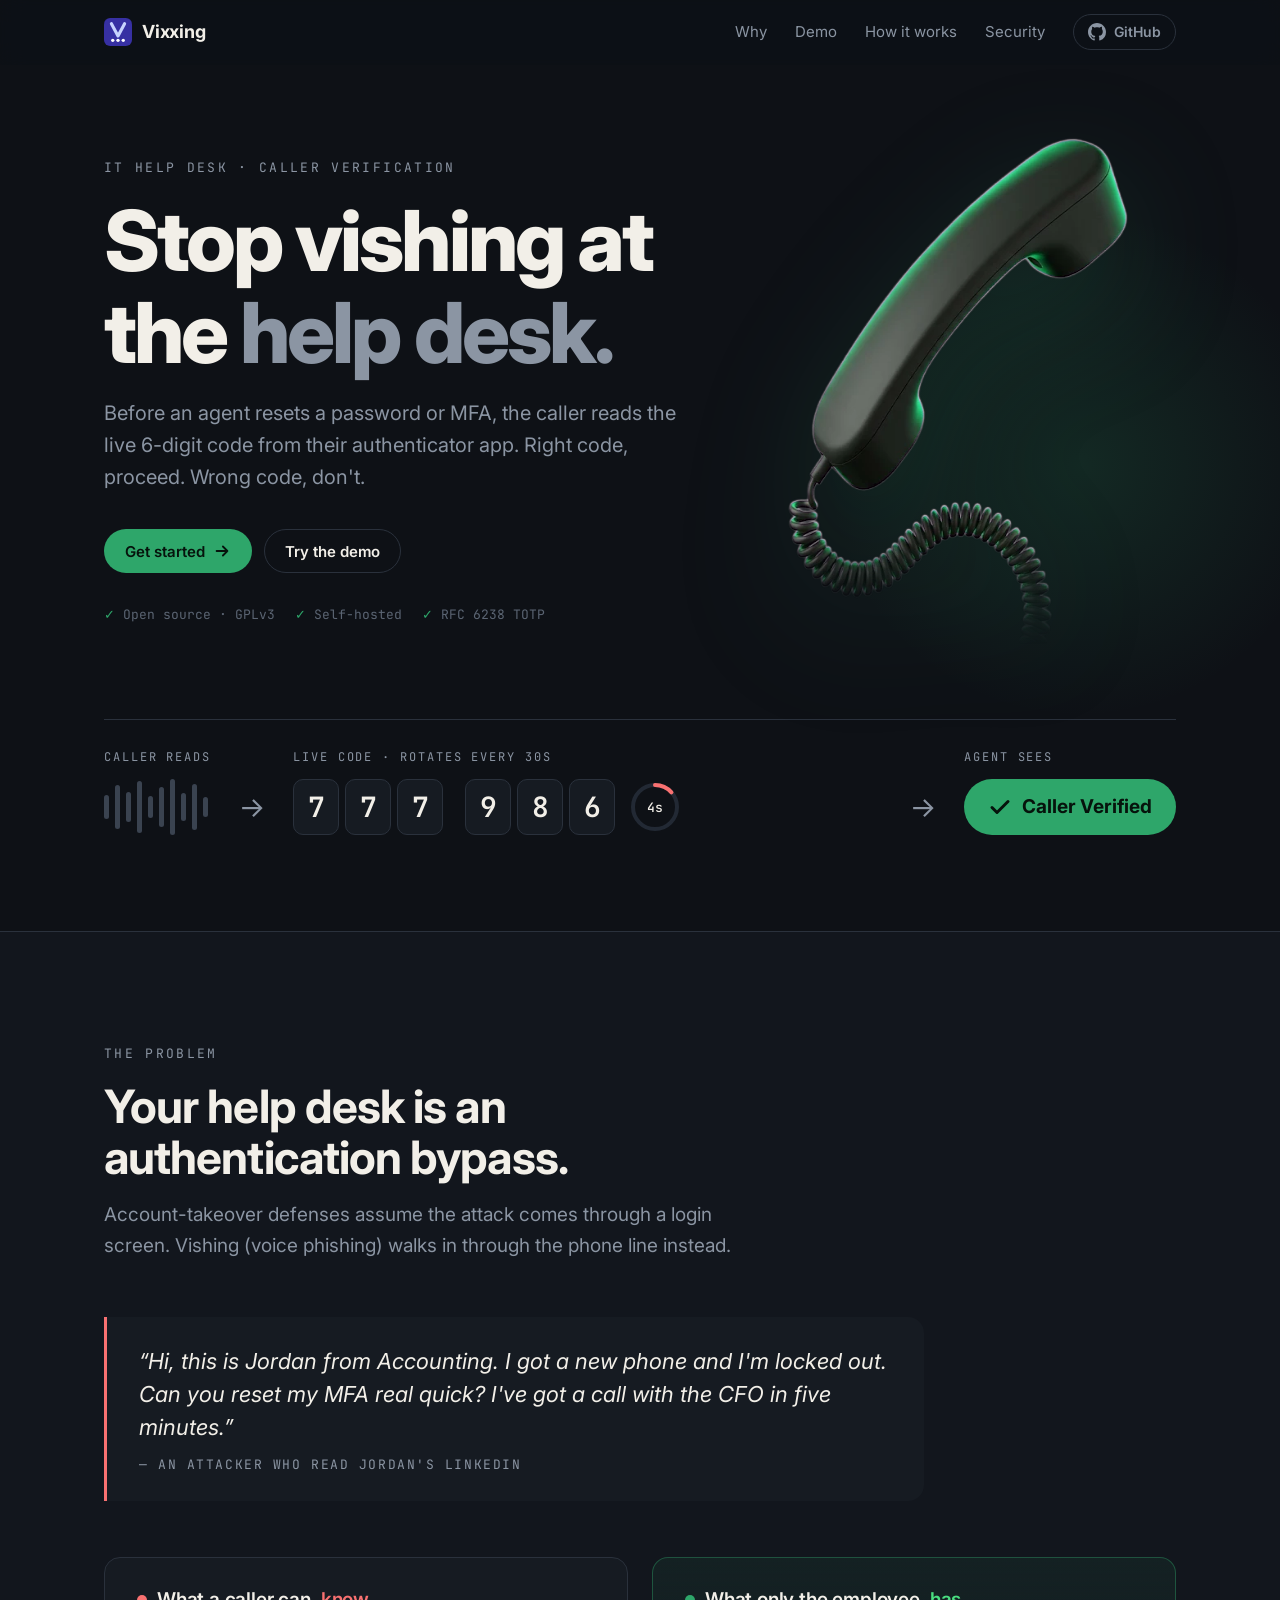
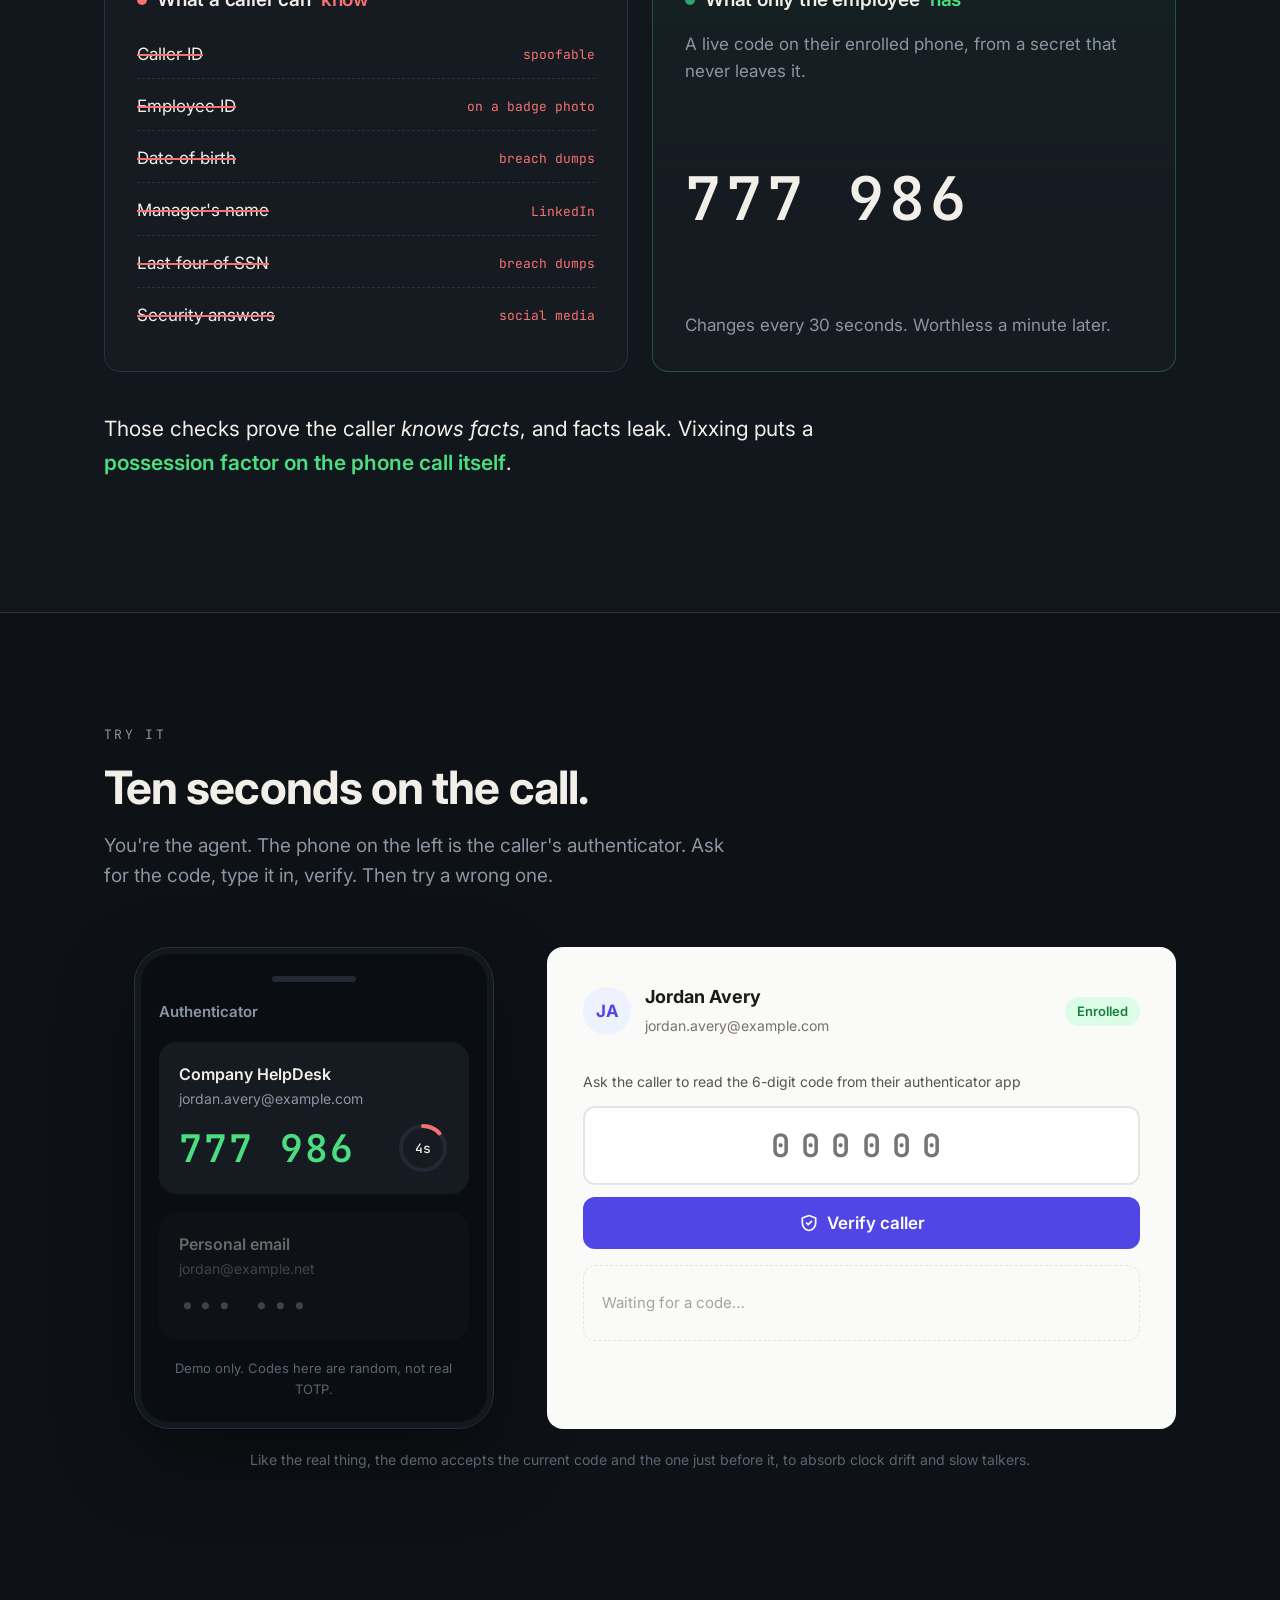
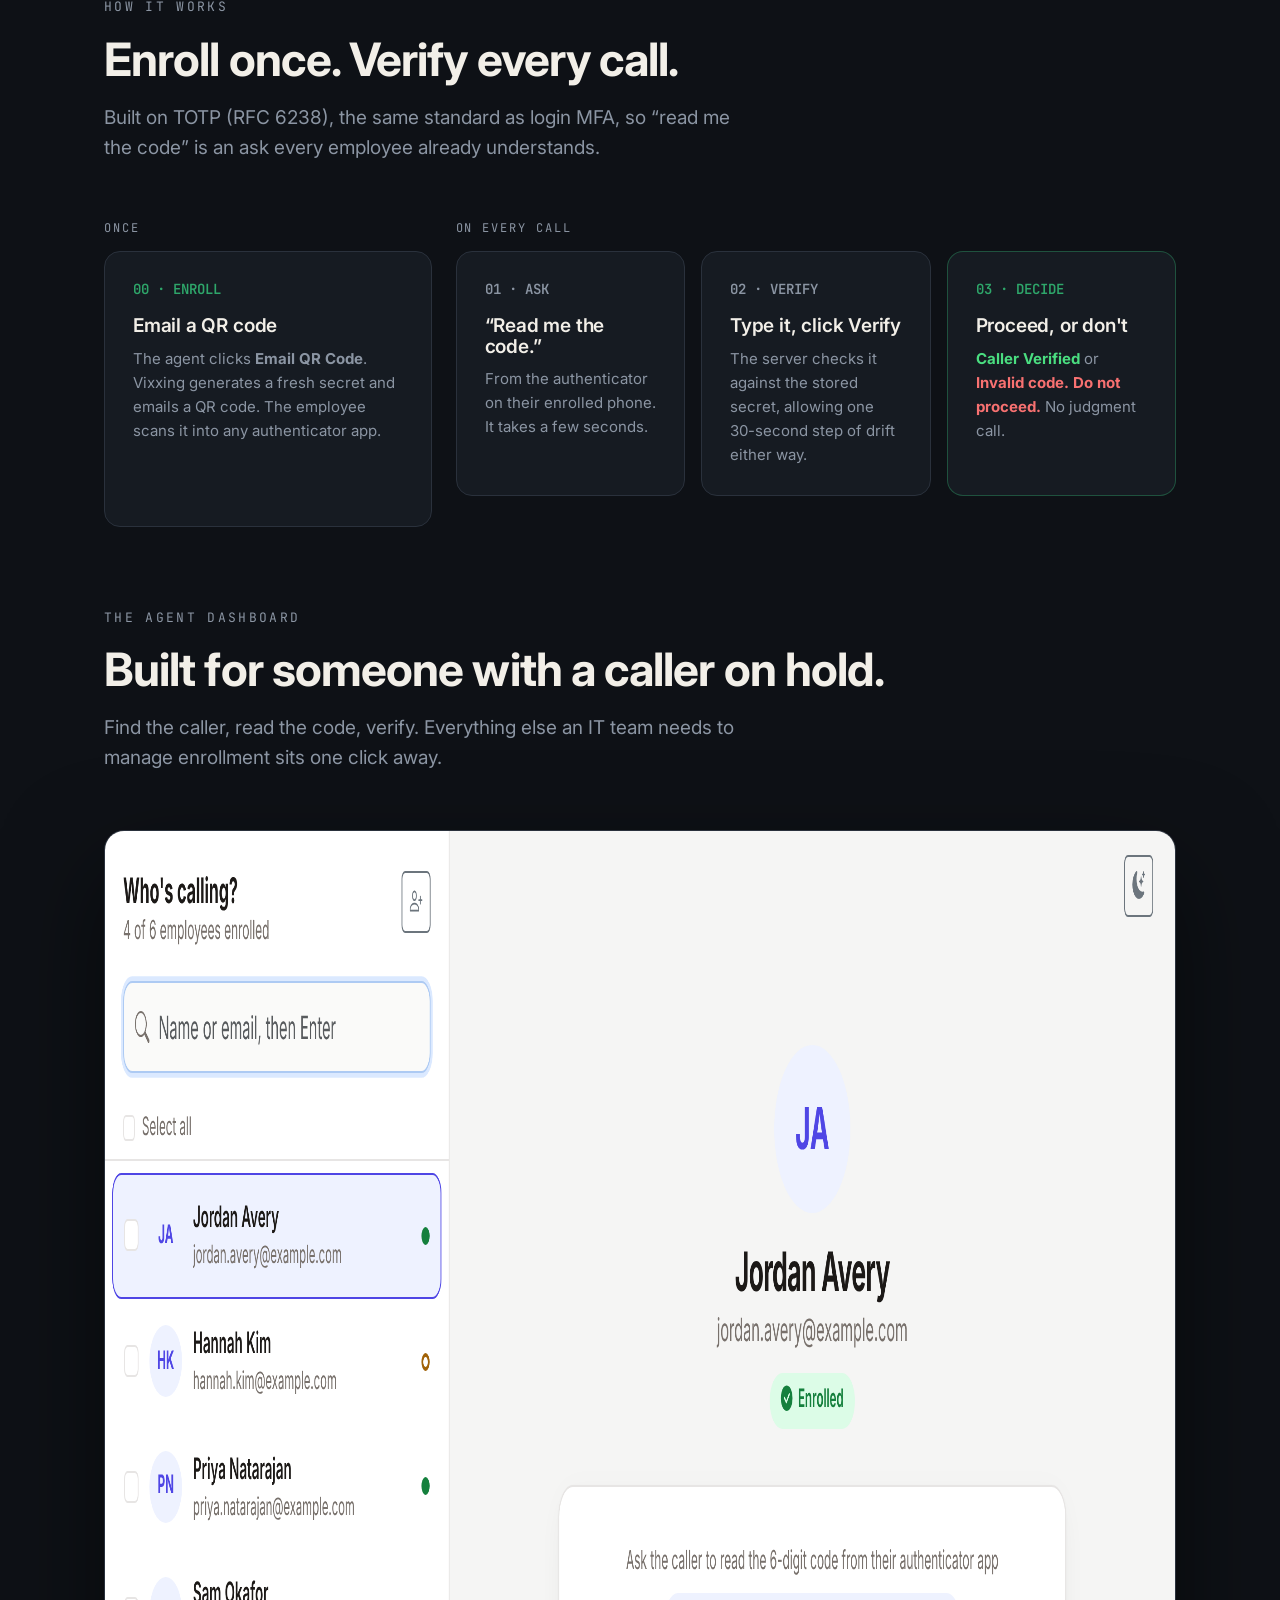
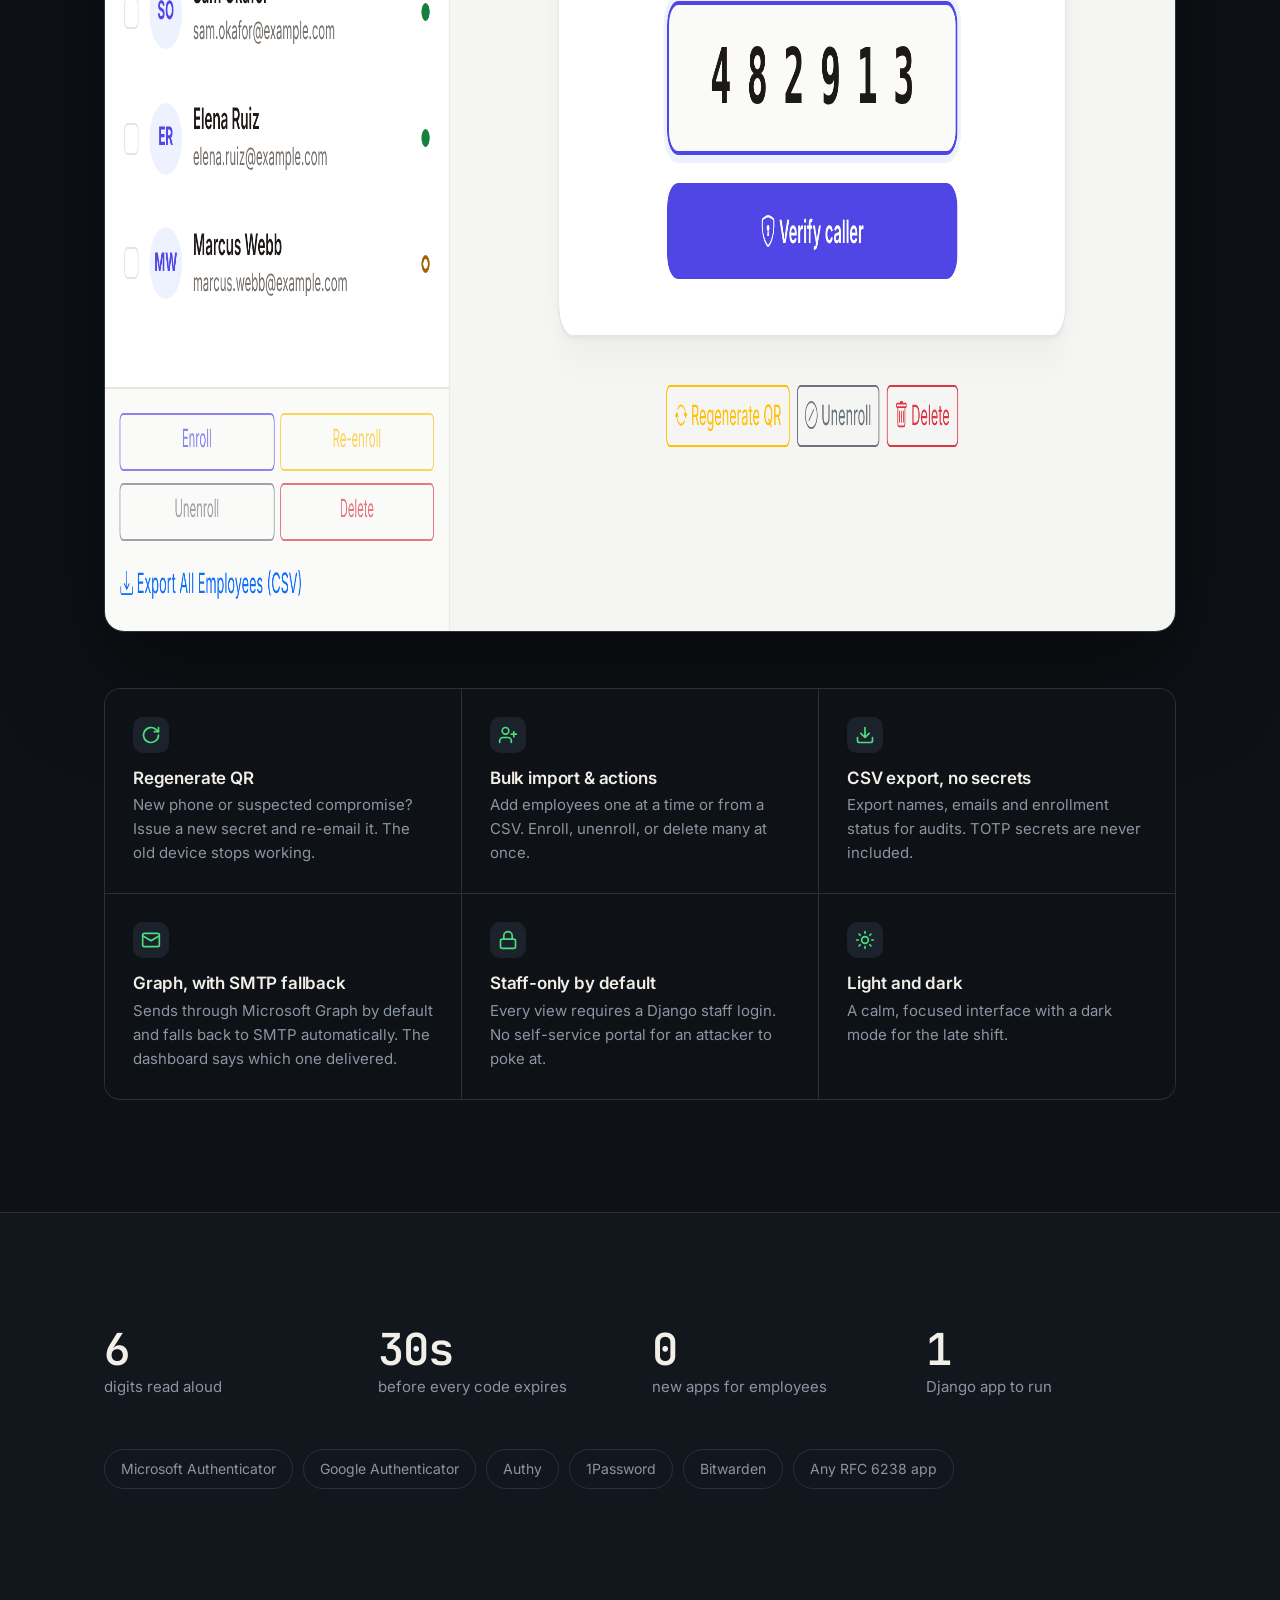
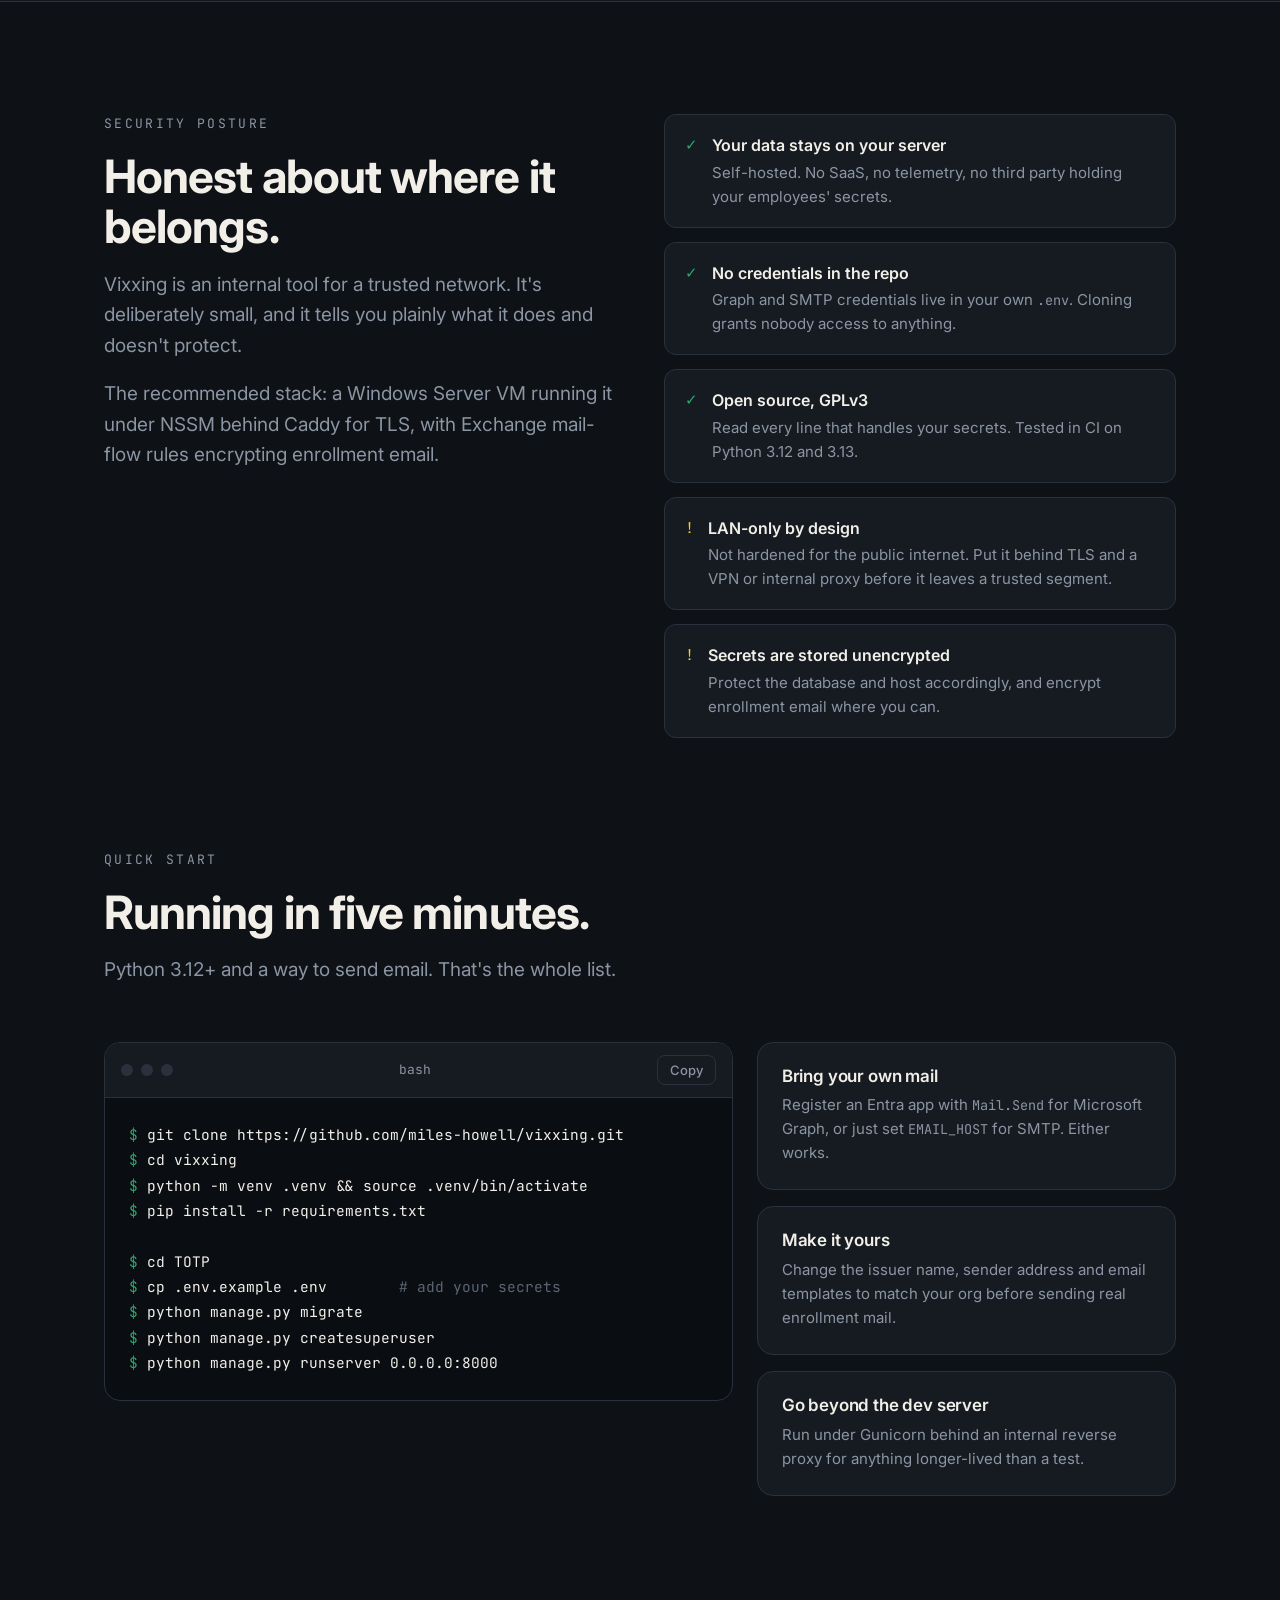
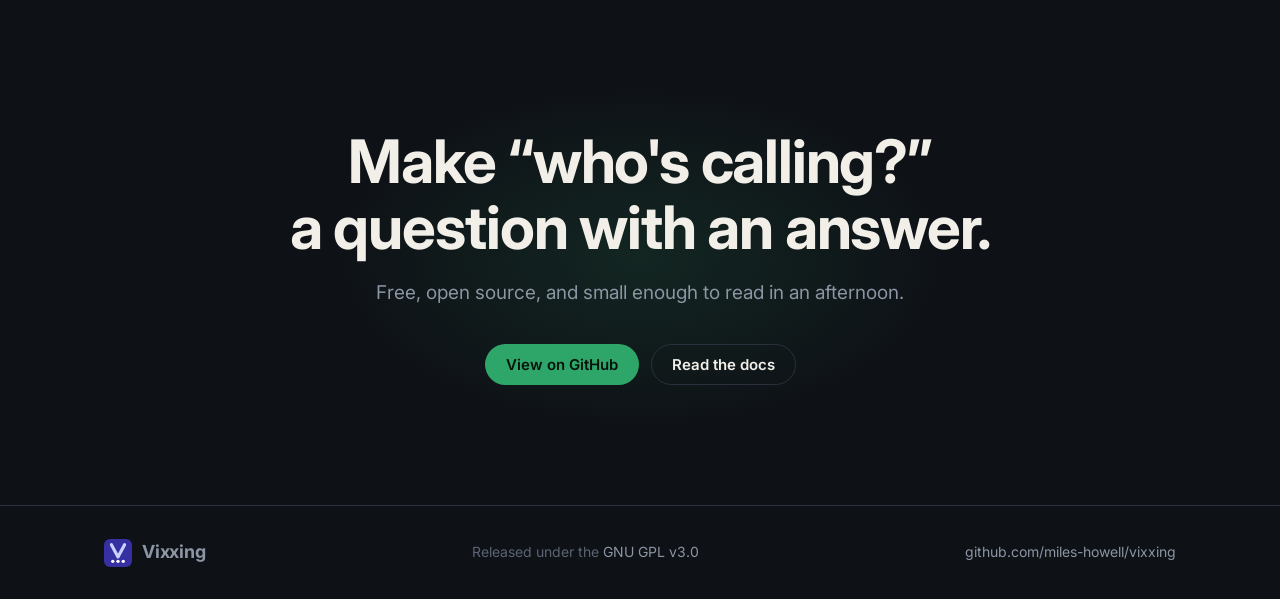
==== docs/index.html @ c03944db "Add GitHub Pages marketing site under docs/ Single static page (no build step) matching the README's" ====
<!doctype html>
<html lang="en">
<head>
  <meta charset="utf-8">
  <meta name="viewport" content="width=device-width, initial-scale=1">
  <title>Vixxing — Stop vishing at the help desk</title>
  <meta name="description" content="Vixxing is a self-hosted caller-verification tool for IT help desks. Before any password or MFA reset, the caller reads a live 6-digit code from their authenticator app.">
  <meta property="og:title" content="Vixxing — Stop vishing at the help desk">
  <meta property="og:description" content="The caller reads a live code before any reset happens. Open-source, self-hosted TOTP verification for IT help desks.">
  <meta property="og:type" content="website">
  <meta name="theme-color" content="#0E1116">
  <link rel="icon" href="assets/favicon.svg" type="image/svg+xml">
  <link rel="apple-touch-icon" href="assets/apple-touch-icon.png">
  <link rel="preconnect" href="https://fonts.googleapis.com">
  <link rel="preconnect" href="https://fonts.gstatic.com" crossorigin>
  <link href="https://fonts.googleapis.com/css2?family=Inter:wght@400;500;600;700;800&family=JetBrains+Mono:wght@400;500;600&display=swap" rel="stylesheet">
  <style>
    :root {
      --bg: #0E1116;
      --bg-2: #12161D;
      --surface: #161B22;
      --surface-2: #1C222B;
      --border: #2A313C;
      --text: #F2EFE8;
      --muted: #8B95A3;
      --faint: #5B6573;
      --ok: #2EA66A;
      --ok-bright: #4ADE80;
      --ok-soft: rgba(46, 166, 106, 0.14);
      --bad: #F87171;
      --bad-soft: rgba(248, 113, 113, 0.12);
      --accent: #818CF8;
      --radius: 16px;
      --mono: "JetBrains Mono", ui-monospace, SFMono-Regular, Menlo, monospace;
      --sans: Inter, -apple-system, BlinkMacSystemFont, "Segoe UI", sans-serif;
      --wrap: 1120px;
    }
    *, *::before, *::after { box-sizing: border-box; }
    html { scroll-behavior: smooth; }
    body {
      margin: 0;
      background: var(--bg);
      color: var(--text);
      font-family: var(--sans);
      font-size: 17px;
      line-height: 1.6;
      -webkit-font-smoothing: antialiased;
    }
    a { color: inherit; }
    img { max-width: 100%; display: block; }
    code { font-family: var(--mono); font-size: 0.9em; }
    .wrap { max-width: var(--wrap); margin: 0 auto; padding: 0 24px; }
    .eyebrow {
      font-family: var(--mono);
      font-size: 13px;
      letter-spacing: 0.18em;
      text-transform: uppercase;
      color: var(--muted);
      margin: 0 0 16px;
    }
    h1, h2, h3 { margin: 0; line-height: 1.1; letter-spacing: -0.02em; }
    h2 { font-size: clamp(30px, 4.4vw, 46px); font-weight: 700; }
    h3 { font-size: 19px; font-weight: 600; letter-spacing: -0.01em; }
    .lede { color: var(--muted); font-size: 19px; max-width: 640px; margin: 18px 0 0; }
    section { padding: 112px 0; }
    .section-head { margin-bottom: 56px; }

    /* Nav */
    .nav {
      position: sticky; top: 0; z-index: 10;
      background: rgba(14, 17, 22, 0.78);
      backdrop-filter: saturate(140%) blur(12px);
      -webkit-backdrop-filter: saturate(140%) blur(12px);
      border-bottom: 1px solid transparent;
      transition: border-color .2s;
    }
    .nav.scrolled { border-bottom-color: var(--border); }
    .nav .wrap { display: flex; align-items: center; justify-content: space-between; height: 64px; }
    .brand { display: flex; align-items: center; gap: 10px; text-decoration: none; font-weight: 700; font-size: 18px; letter-spacing: -0.01em; }
    .brand img { width: 28px; height: 28px; }
    .nav-links { display: flex; align-items: center; gap: 28px; font-size: 15px; }
    .nav-links a { text-decoration: none; color: var(--muted); transition: color .15s; }
    .nav-links a:hover { color: var(--text); }

    .btn {
      display: inline-flex; align-items: center; gap: 8px;
      padding: 12px 20px; border-radius: 999px;
      font: 600 15px/1 var(--sans);
      text-decoration: none; border: 1px solid transparent; cursor: pointer;
      transition: transform .15s, background .15s, border-color .15s;
    }
    .btn:hover { transform: translateY(-1px); }
    .btn-primary { background: var(--ok); color: #06130C; }
    .btn-primary:hover { background: #35b874; }
    .btn-ghost { border-color: var(--border); color: var(--text); background: transparent; }
    .btn-ghost:hover { border-color: var(--muted); }
    .btn-sm { padding: 8px 14px; font-size: 14px; }
    .btn svg { width: 18px; height: 18px; }

    /* Hero */
    .hero { padding: 72px 0 96px; position: relative; overflow: hidden; }
    .hero::before {
      content: ""; position: absolute; top: 40px; right: -160px; width: 720px; height: 720px;
      background: radial-gradient(closest-side, rgba(46,166,106,0.16), transparent 70%);
      pointer-events: none;
    }
    .hero-grid { display: grid; grid-template-columns: 1.15fr 0.85fr; gap: 48px; align-items: center; position: relative; }
    .hero h1 { font-size: clamp(44px, 7vw, 84px); font-weight: 800; letter-spacing: -0.035em; }
    .hero h1 .soft { color: var(--muted); }
    .hero .lede { font-size: 20px; }
    .cta-row { display: flex; flex-wrap: wrap; gap: 12px; margin-top: 36px; }
    .hero-meta { display: flex; flex-wrap: wrap; gap: 8px 20px; margin-top: 32px; font-family: var(--mono); font-size: 13px; color: var(--faint); }
    .hero-meta span::before { content: "✓ "; color: var(--ok); }
    .hero-art { position: relative; display: flex; justify-content: center; }
    .hero-art img { width: min(340px, 80%); filter: drop-shadow(0 40px 60px rgba(46,166,106,0.18)); animation: float 7s ease-in-out infinite; }
    @keyframes float { 50% { transform: translateY(-12px) rotate(-1deg); } }

    /* Strip: caller reads → code → verified */
    .strip {
      margin-top: 72px; padding-top: 28px; border-top: 1px solid var(--border);
      display: grid; grid-template-columns: auto auto 1fr auto auto; gap: 28px; align-items: end;
    }
    .strip .label { font-family: var(--mono); font-size: 12px; letter-spacing: 0.16em; text-transform: uppercase; color: var(--muted); margin-bottom: 12px; }
    .wave { display: flex; gap: 6px; align-items: center; height: 56px; }
    .wave i { display: block; width: 5px; border-radius: 3px; background: #3A4350; animation: wave 1.4s ease-in-out infinite; }
    @keyframes wave { 50% { transform: scaleY(0.45); } }
    .arrow { color: var(--muted); font-size: 28px; line-height: 56px; }
    .code-row { display: flex; align-items: center; gap: 14px; }
    .digits { display: flex; gap: 6px; }
    .digits .gap { width: 10px; }
    .digit {
      width: 46px; height: 56px; display: grid; place-items: center;
      background: var(--surface); border: 1px solid var(--border); border-radius: 10px;
      font: 600 28px/1 var(--mono);
      transition: color .3s;
    }
    .digits.flip .digit { animation: flip .45s ease; }
    @keyframes flip { 0% { transform: rotateX(0); } 50% { transform: rotateX(90deg); color: transparent; } 100% { transform: rotateX(0); } }
    .ring { position: relative; width: 52px; height: 52px; flex: none; }
    .ring svg { transform: rotate(-90deg); }
    .ring span { position: absolute; inset: 0; display: grid; place-items: center; font: 500 13px var(--mono); }
    .pill-ok {
      display: inline-flex; align-items: center; gap: 10px; height: 56px; padding: 0 24px;
      background: var(--ok); color: #06130C; border-radius: 999px; font-weight: 700; font-size: 19px; white-space: nowrap;
    }
    .pill-ok svg { width: 24px; height: 24px; }

    /* Problem */
    .problem { background: var(--bg-2); border-block: 1px solid var(--border); }
    .script {
      margin: 0 0 56px; padding: 28px 32px; border-left: 3px solid var(--bad);
      background: var(--surface); border-radius: 0 var(--radius) var(--radius) 0;
      font-size: 22px; line-height: 1.5; font-style: italic; max-width: 820px;
    }
    .script cite { display: block; margin-top: 12px; font: normal 13px var(--mono); letter-spacing: .12em; text-transform: uppercase; color: var(--muted); }
    .compare { display: grid; grid-template-columns: 1fr 1fr; gap: 24px; }
    .card { background: var(--surface); border: 1px solid var(--border); border-radius: var(--radius); padding: 32px; }
    .card h3 { display: flex; align-items: center; gap: 10px; margin-bottom: 20px; }
    .dot { width: 10px; height: 10px; border-radius: 50%; flex: none; }
    .leaks { list-style: none; padding: 0; margin: 0; display: grid; gap: 4px; }
    .leaks li { display: flex; justify-content: space-between; gap: 16px; padding: 10px 0; border-bottom: 1px dashed var(--border); color: var(--muted); }
    .leaks li:last-child { border-bottom: 0; }
    .leaks li s { color: var(--text); text-decoration-color: var(--bad); text-decoration-thickness: 2px; }
    .leaks li em { font: normal 13px var(--mono); color: var(--bad); align-self: center; white-space: nowrap; }
    .has { display: flex; flex-direction: column; justify-content: space-between; border-color: rgba(46,166,106,0.4); background: linear-gradient(180deg, rgba(46,166,106,0.08), var(--surface) 60%); }
    .has p { color: var(--muted); margin: 0; }
    .has .big-code { font: 600 clamp(40px, 6vw, 60px)/1 var(--mono); letter-spacing: 0.08em; margin: 28px 0; color: var(--text); }
    .callout { margin-top: 40px; font-size: 21px; max-width: 800px; }
    .callout strong { color: var(--ok-bright); font-weight: 600; }

    /* Demo */
    .demo-grid { display: grid; grid-template-columns: 0.8fr 1.2fr; gap: 24px; align-items: stretch; }
    .demo-grid > *, .qs-grid > * { min-width: 0; }
    .phone {
      background: #0A0D11; border: 1px solid var(--border); border-radius: 36px; padding: 28px 24px;
      display: flex; flex-direction: column; gap: 18px; max-width: 360px; width: 100%; justify-self: center;
      box-shadow: 0 30px 80px rgba(0,0,0,0.4), inset 0 0 0 6px #121720;
    }
    .phone-top { display: flex; justify-content: center; }
    .phone-top i { width: 84px; height: 6px; border-radius: 3px; background: #222934; }
    .phone .app-title { font-weight: 600; font-size: 15px; color: var(--muted); }
    .account { background: var(--surface); border-radius: 18px; padding: 20px; }
    .account .who { font-size: 14px; color: var(--muted); }
    .account .who b { color: var(--text); font-weight: 600; display: block; font-size: 16px; }
    .account .row { display: flex; align-items: center; justify-content: space-between; margin-top: 12px; }
    .account .code { font: 600 38px/1 var(--mono); letter-spacing: 0.06em; color: var(--ok-bright); }
    .account.dim { opacity: 0.4; }
    .account.dim .code { color: var(--muted); font-size: 28px; }
    .phone .hint { font-size: 13px; color: var(--faint); text-align: center; margin: 0; }

    .agent { background: #FAFAF9; color: #1C1917; border-radius: var(--radius); padding: 36px; display: flex; flex-direction: column; }
    .agent .caller { display: flex; align-items: center; gap: 14px; margin-bottom: 24px; }
    .avatar { width: 48px; height: 48px; border-radius: 50%; background: #EEF2FF; color: #4F46E5; display: grid; place-items: center; font-weight: 700; }
    .agent .caller b { display: block; font-size: 18px; }
    .agent .caller span { color: #78716C; font-size: 14px; }
    .badge { margin-left: auto; background: #DCFCE7; color: #15803D; font-size: 13px; font-weight: 600; padding: 4px 12px; border-radius: 999px; }
    .agent label { font-size: 14px; color: #57534E; }
    .agent form { display: grid; gap: 12px; margin-top: 8px; }
    .agent input {
      width: 100%; padding: 16px; border: 2px solid #E7E5E4; border-radius: 12px;
      font: 600 32px/1 var(--mono); letter-spacing: 0.35em; text-align: center; color: #1C1917; background: #fff;
    }
    .agent input:focus { outline: none; border-color: #4F46E5; box-shadow: 0 0 0 4px #EEF2FF; }
    .agent button {
      padding: 16px; border: 0; border-radius: 12px; background: #4F46E5; color: #fff;
      font: 600 17px var(--sans); cursor: pointer; display: flex; gap: 8px; align-items: center; justify-content: center;
    }
    .agent button:hover { background: #4338CA; }
    .agent button svg { width: 20px; height: 20px; }
    .result { margin-top: 16px; min-height: 76px; border-radius: 12px; padding: 16px 18px; display: flex; gap: 14px; align-items: center; font-size: 15px; border: 1px dashed #E7E5E4; color: #A8A29E; }
    .result svg { width: 30px; height: 30px; flex: none; }
    .result b { display: block; font-size: 17px; }
    .result.ok { background: #DCFCE7; color: #15803D; border: 0; }
    .result.bad { background: #FEE2E2; color: #B91C1C; border: 0; }
    .result.pop { animation: pop .3s ease; }
    @keyframes pop { 0% { transform: scale(.98); opacity: .4; } 100% { transform: scale(1); opacity: 1; } }
    .demo-note { margin-top: 20px; color: var(--faint); font-size: 14px; text-align: center; }

    /* Steps */
    .steps { display: grid; grid-template-columns: 1fr 2.2fr; gap: 24px; }
    .steps .group-label { font-family: var(--mono); font-size: 12px; letter-spacing: .16em; text-transform: uppercase; color: var(--muted); margin-bottom: 12px; }
    .steps .row { display: grid; grid-template-columns: repeat(3, 1fr); gap: 16px; }
    .step { background: var(--surface); border: 1px solid var(--border); border-radius: var(--radius); padding: 28px; height: 100%; }
    .step .n { font: 600 14px var(--mono); color: var(--muted); margin-bottom: 18px; display: block; }
    .step.once .n { color: var(--ok); }
    .step h3 { margin-bottom: 10px; }
    .step p { margin: 0; color: var(--muted); font-size: 15px; }
    .step.final { border-color: rgba(46,166,106,0.4); }
    .step.final .n { color: var(--ok); }

    /* Dashboard */
    .shot {
      border-radius: 20px; overflow: hidden; border: 1px solid var(--border);
      box-shadow: 0 40px 100px rgba(0,0,0,0.5);
      background: var(--surface);
    }
    .features { display: grid; grid-template-columns: repeat(3, 1fr); gap: 1px; margin-top: 56px; background: var(--border); border: 1px solid var(--border); border-radius: var(--radius); overflow: hidden; }
    .feature { background: var(--bg); padding: 28px; }
    .feature .ic { width: 36px; height: 36px; border-radius: 10px; background: var(--surface-2); display: grid; place-items: center; margin-bottom: 16px; color: var(--ok-bright); }
    .feature .ic svg { width: 20px; height: 20px; }
    .feature h3 { font-size: 17px; margin-bottom: 6px; }
    .feature p { margin: 0; color: var(--muted); font-size: 15px; }

    /* Standards */
    .standards { background: var(--bg-2); border-block: 1px solid var(--border); }
    .stats { display: grid; grid-template-columns: repeat(4, 1fr); gap: 24px; }
    .stat b { display: block; font: 600 clamp(30px, 4vw, 44px)/1.1 var(--mono); letter-spacing: -0.02em; }
    .stat span { color: var(--muted); font-size: 15px; }
    .apps { display: flex; flex-wrap: wrap; gap: 10px; margin-top: 48px; }
    .apps span { border: 1px solid var(--border); border-radius: 999px; padding: 8px 16px; font-size: 14px; color: var(--muted); }

    /* Security */
    .posture { display: grid; grid-template-columns: 1fr 1fr; gap: 48px; align-items: start; }
    .checklist { list-style: none; margin: 0; padding: 0; display: grid; gap: 14px; }
    .checklist li { display: flex; gap: 14px; padding: 18px 20px; background: var(--surface); border: 1px solid var(--border); border-radius: 12px; font-size: 15px; color: var(--muted); }
    .checklist li b { color: var(--text); font-weight: 600; display: block; font-size: 16px; margin-bottom: 2px; }
    .checklist .mk { font-family: var(--mono); color: var(--ok); flex: none; }
    .checklist .mk.warn { color: #FACC15; }

    /* Quick start */
    .terminal { background: #0A0D11; border: 1px solid var(--border); border-radius: var(--radius); overflow: hidden; }
    .terminal-bar { display: flex; align-items: center; justify-content: space-between; padding: 12px 16px; border-bottom: 1px solid var(--border); background: var(--surface); }
    .lights { display: flex; gap: 8px; }
    .lights i { width: 12px; height: 12px; border-radius: 50%; background: #2A313C; }
    .terminal-bar .title { font: 13px var(--mono); color: var(--muted); }
    .copy { background: transparent; border: 1px solid var(--border); color: var(--muted); border-radius: 8px; padding: 6px 12px; font: 500 13px var(--sans); cursor: pointer; }
    .copy:hover { color: var(--text); border-color: var(--muted); }
    pre { margin: 0; padding: 24px; overflow-x: auto; font: 14.5px/1.75 var(--mono); color: var(--text); }
    pre .c { color: var(--faint); }
    pre .p { color: var(--ok); user-select: none; }
    .qs-grid { display: grid; grid-template-columns: 1.5fr 1fr; gap: 24px; align-items: start; }
    .qs-side { display: grid; gap: 16px; }
    .qs-side .card { padding: 24px; }
    .qs-side h3 { font-size: 17px; margin-bottom: 8px; }
    .qs-side p { margin: 0; color: var(--muted); font-size: 15px; }

    /* CTA + footer */
    .final-cta { text-align: center; padding: 120px 0; position: relative; overflow: hidden; }
    .final-cta::before { content: ""; position: absolute; left: 50%; top: 50%; width: 900px; height: 500px; transform: translate(-50%, -50%); background: radial-gradient(closest-side, rgba(46,166,106,0.14), transparent 70%); pointer-events: none; }
    .final-cta h2 { font-size: clamp(34px, 5.5vw, 60px); position: relative; }
    .final-cta .lede { margin: 18px auto 0; position: relative; }
    .final-cta .cta-row { justify-content: center; position: relative; }
    footer { border-top: 1px solid var(--border); padding: 32px 0; color: var(--faint); font-size: 14px; }
    footer .wrap { display: flex; flex-wrap: wrap; gap: 16px; justify-content: space-between; align-items: center; }
    footer a { color: var(--muted); text-decoration: none; }
    footer a:hover { color: var(--text); }

    .reveal { opacity: 0; transform: translateY(16px); transition: opacity .6s ease, transform .6s ease; }
    .reveal.in { opacity: 1; transform: none; }

    @media (prefers-reduced-motion: reduce) {
      *, *::before, *::after { animation: none !important; transition: none !important; }
      .reveal { opacity: 1; transform: none; }
    }

    @media (max-width: 960px) {
      .hero-grid, .compare, .demo-grid, .steps, .posture, .qs-grid { grid-template-columns: 1fr; }
      .hero-art { display: none; }
      .strip { grid-template-columns: 1fr; gap: 20px; }
      .strip .arrow { display: none; }
      .features { grid-template-columns: 1fr 1fr; }
      .stats { grid-template-columns: 1fr 1fr; }
      .steps .row { grid-template-columns: 1fr; }
      section { padding: 80px 0; }
    }
    @media (max-width: 640px) {
      body { font-size: 16px; }
      .wrap { padding: 0 16px; }
      .nav-links a:not(.btn) { display: none; }
      .features { grid-template-columns: 1fr; }
      .digit { width: 36px; height: 48px; font-size: 22px; }
      .digits { gap: 4px; }
      .digits .gap { width: 6px; }
      .code-row { gap: 10px; }
      .card, .agent { padding: 24px; }
      .script { font-size: 18px; padding: 22px; }
      .leaks li { flex-direction: column; gap: 0; }
      .pill-ok { font-size: 17px; }
      .agent input { font-size: 26px; letter-spacing: 0.25em; }
    }
  </style>
</head>
<body>

<nav class="nav" id="nav">
  <div class="wrap">
    <a class="brand" href="#top"><img src="assets/favicon.svg" alt="">Vixxing</a>
    <div class="nav-links">
      <a href="#problem">Why</a>
      <a href="#demo">Demo</a>
      <a href="#how">How it works</a>
      <a href="#security">Security</a>
      <a class="btn btn-ghost btn-sm" href="https://github.com/miles-howell/vixxing">
        <svg viewBox="0 0 16 16" fill="currentColor" aria-hidden="true"><path d="M8 0C3.58 0 0 3.58 0 8c0 3.54 2.29 6.53 5.47 7.59.4.07.55-.17.55-.38 0-.19-.01-.82-.01-1.49-2.01.37-2.53-.49-2.69-.94-.09-.23-.48-.94-.82-1.13-.28-.15-.68-.52-.01-.53.63-.01 1.08.58 1.23.82.72 1.21 1.87.87 2.33.66.07-.52.28-.87.51-1.07-1.78-.2-3.64-.89-3.64-3.95 0-.87.31-1.59.82-2.15-.08-.2-.36-1.02.08-2.12 0 0 .67-.21 2.2.82.64-.18 1.32-.27 2-.27.68 0 1.36.09 2 .27 1.53-1.04 2.2-.82 2.2-.82.44 1.1.16 1.92.08 2.12.51.56.82 1.27.82 2.15 0 3.07-1.87 3.75-3.65 3.95.29.25.54.73.54 1.48 0 1.07-.01 1.93-.01 2.2 0 .21.15.46.55.38A8.013 8.013 0 0016 8c0-4.42-3.58-8-8-8z"/></svg>
        GitHub
      </a>
    </div>
  </div>
</nav>

<header class="hero" id="top">
  <div class="wrap">
    <div class="hero-grid">
      <div>
        <p class="eyebrow">IT help desk · Caller verification</p>
        <h1>Stop vishing at the <span class="soft">help desk.</span></h1>
        <p class="lede">Before an agent resets a password or MFA, the caller reads the live 6-digit code from their authenticator app. Right code, proceed. Wrong code, don't.</p>
        <div class="cta-row">
          <a class="btn btn-primary" href="#quickstart">Get started
            <svg viewBox="0 0 20 20" fill="none" stroke="currentColor" stroke-width="2" stroke-linecap="round" stroke-linejoin="round" aria-hidden="true"><path d="M4 10h12M11 5l5 5-5 5"/></svg>
          </a>
          <a class="btn btn-ghost" href="#demo">Try the demo</a>
        </div>
        <div class="hero-meta">
          <span>Open source · GPLv3</span>
          <span>Self-hosted</span>
          <span>RFC 6238 TOTP</span>
        </div>
      </div>
      <div class="hero-art">
        <img src="assets/handset.png" alt="" width="415" height="510">
      </div>
    </div>

    <div class="strip" aria-label="Caller reads a live code, agent sees Caller Verified">
      <div>
        <div class="label">Caller reads</div>
        <div class="wave" aria-hidden="true">
          <i style="height:24px"></i><i style="height:44px;animation-delay:.1s"></i><i style="height:30px;animation-delay:.2s"></i><i style="height:52px;animation-delay:.3s"></i><i style="height:22px;animation-delay:.4s"></i><i style="height:40px;animation-delay:.5s"></i><i style="height:56px;animation-delay:.6s"></i><i style="height:28px;animation-delay:.7s"></i><i style="height:46px;animation-delay:.8s"></i><i style="height:20px;animation-delay:.9s"></i>
        </div>
      </div>
      <div class="arrow" aria-hidden="true">→</div>
      <div>
        <div class="label">Live code · rotates every 30s</div>
        <div class="code-row">
          <div class="digits" id="heroDigits" aria-live="off"></div>
          <div class="ring" aria-hidden="true">
            <svg viewBox="0 0 52 52" width="52" height="52">
              <circle cx="26" cy="26" r="22" fill="none" stroke="#222934" stroke-width="4"/>
              <circle id="heroRing" cx="26" cy="26" r="22" fill="none" stroke="#2EA66A" stroke-width="4" stroke-linecap="round" stroke-dasharray="138.2" stroke-dashoffset="0"/>
            </svg>
            <span id="heroSecs">30s</span>
          </div>
        </div>
      </div>
      <div class="arrow" aria-hidden="true">→</div>
      <div>
        <div class="label">Agent sees</div>
        <div class="pill-ok">
          <svg viewBox="0 0 24 24" fill="none" stroke="currentColor" stroke-width="3" stroke-linecap="round" stroke-linejoin="round" aria-hidden="true"><path d="M4 12.5l5 5L20 6.5"/></svg>
          Caller Verified
        </div>
      </div>
    </div>
  </div>
</header>

<section class="problem" id="problem">
  <div class="wrap">
    <div class="section-head reveal">
      <p class="eyebrow">The problem</p>
      <h2>Your help desk is an<br>authentication bypass.</h2>
      <p class="lede">Account-takeover defenses assume the attack comes through a login screen. Vishing (voice phishing) walks in through the phone line instead.</p>
    </div>

    <blockquote class="script reveal">
      “Hi, this is Jordan from Accounting. I got a new phone and I'm locked out. Can you reset my MFA real quick? I've got a call with the CFO in five minutes.”
      <cite>— An attacker who read Jordan's LinkedIn</cite>
    </blockquote>

    <div class="compare">
      <div class="card reveal">
        <h3><span class="dot" style="background:var(--bad)"></span>What a caller can <em style="font-style:normal;color:var(--bad)">know</em></h3>
        <ul class="leaks">
          <li><s>Caller ID</s><em>spoofable</em></li>
          <li><s>Employee ID</s><em>on a badge photo</em></li>
          <li><s>Date of birth</s><em>breach dumps</em></li>
          <li><s>Manager's name</s><em>LinkedIn</em></li>
          <li><s>Last four of SSN</s><em>breach dumps</em></li>
          <li><s>Security answers</s><em>social media</em></li>
        </ul>
      </div>
      <div class="card has reveal">
        <div>
          <h3><span class="dot" style="background:var(--ok)"></span>What only the employee <em style="font-style:normal;color:var(--ok-bright)">has</em></h3>
          <p>A live code on their enrolled phone, from a secret that never leaves it.</p>
        </div>
        <div class="big-code" id="bigCode">482 913</div>
        <p>Changes every 30 seconds. Worthless a minute later.</p>
      </div>
    </div>

    <p class="callout reveal">Those checks prove the caller <em>knows facts</em>, and facts leak. Vixxing puts a <strong>possession factor on the phone call itself</strong>.</p>
  </div>
</section>

<section id="demo">
  <div class="wrap">
    <div class="section-head reveal">
      <p class="eyebrow">Try it</p>
      <h2>Ten seconds on the call.</h2>
      <p class="lede">You're the agent. The phone on the left is the caller's authenticator. Ask for the code, type it in, verify. Then try a wrong one.</p>
    </div>

    <div class="demo-grid reveal">
      <div class="phone" aria-label="Caller's authenticator app">
        <div class="phone-top"><i></i></div>
        <div class="app-title">Authenticator</div>
        <div class="account">
          <div class="who"><b>Company HelpDesk</b>jordan.avery@example.com</div>
          <div class="row">
            <div class="code" id="phoneCode">——— ———</div>
            <div class="ring" aria-hidden="true">
              <svg viewBox="0 0 52 52" width="52" height="52">
                <circle cx="26" cy="26" r="22" fill="none" stroke="#222934" stroke-width="4"/>
                <circle id="phoneRing" cx="26" cy="26" r="22" fill="none" stroke="#2EA66A" stroke-width="4" stroke-linecap="round" stroke-dasharray="138.2" stroke-dashoffset="0"/>
              </svg>
              <span id="phoneSecs">30s</span>
            </div>
          </div>
        </div>
        <div class="account dim">
          <div class="who"><b>Personal email</b>jordan@example.net</div>
          <div class="row"><div class="code">••• •••</div></div>
        </div>
        <p class="hint">Demo only. Codes here are random, not real TOTP.</p>
      </div>

      <div class="agent">
        <div class="caller">
          <div class="avatar">JA</div>
          <div><b>Jordan Avery</b><span>jordan.avery@example.com</span></div>
          <div class="badge">Enrolled</div>
        </div>
        <form id="verifyForm" autocomplete="off">
          <label for="codeInput">Ask the caller to read the 6-digit code from their authenticator app</label>
          <input id="codeInput" inputmode="numeric" pattern="[0-9 ]*" maxlength="7" placeholder="000000" aria-describedby="result">
          <button type="submit">
            <svg viewBox="0 0 24 24" fill="none" stroke="currentColor" stroke-width="2" stroke-linecap="round" stroke-linejoin="round" aria-hidden="true"><path d="M12 3l8 3v6c0 4.5-3.4 8.3-8 9-4.6-.7-8-4.5-8-9V6l8-3z"/><path d="M9 12l2 2 4-4"/></svg>
            Verify caller
          </button>
        </form>
        <div class="result" id="result" role="status" aria-live="polite">Waiting for a code…</div>
      </div>
    </div>
    <p class="demo-note">Like the real thing, the demo accepts the current code and the one just before it, to absorb clock drift and slow talkers.</p>
  </div>
</section>

<section id="how" style="padding-top:0">
  <div class="wrap">
    <div class="section-head reveal">
      <p class="eyebrow">How it works</p>
      <h2>Enroll once. Verify every call.</h2>
      <p class="lede">Built on TOTP (RFC 6238), the same standard as login MFA, so “read me the code” is an ask every employee already understands.</p>
    </div>
    <div class="steps">
      <div class="reveal">
        <div class="group-label">Once</div>
        <div class="step once">
          <span class="n">00 · ENROLL</span>
          <h3>Email a QR code</h3>
          <p>The agent clicks <b>Email QR Code</b>. Vixxing generates a fresh secret and emails a QR code. The employee scans it into any authenticator app.</p>
        </div>
      </div>
      <div class="reveal">
        <div class="group-label">On every call</div>
        <div class="row">
          <div class="step">
            <span class="n">01 · ASK</span>
            <h3>“Read me the code.”</h3>
            <p>From the authenticator on their enrolled phone. It takes a few seconds.</p>
          </div>
          <div class="step">
            <span class="n">02 · VERIFY</span>
            <h3>Type it, click Verify</h3>
            <p>The server checks it against the stored secret, allowing one 30-second step of drift either way.</p>
          </div>
          <div class="step final">
            <span class="n">03 · DECIDE</span>
            <h3>Proceed, or don't</h3>
            <p><b style="color:var(--ok-bright)">Caller Verified</b> or <b style="color:var(--bad)">Invalid code. Do not proceed.</b> No judgment call.</p>
          </div>
        </div>
      </div>
    </div>
  </div>
</section>

<section style="padding-top:0" id="dashboard">
  <div class="wrap">
    <div class="section-head reveal">
      <p class="eyebrow">The agent dashboard</p>
      <h2>Built for someone with a caller on hold.</h2>
      <p class="lede">Find the caller, read the code, verify. Everything else an IT team needs to manage enrollment sits one click away.</p>
    </div>
    <div class="shot reveal">
      <img src="assets/dashboard.png" alt="The Vixxing agent dashboard: a searchable list of employees with enrollment status on the left, and the selected caller, Jordan Avery, on the right with a 6-digit code field and a Verify caller button." width="2360" height="1400" loading="lazy">
    </div>

    <div class="features reveal">
      <div class="feature">
        <div class="ic"><svg viewBox="0 0 24 24" fill="none" stroke="currentColor" stroke-width="2" stroke-linecap="round" stroke-linejoin="round"><path d="M21 12a9 9 0 1 1-3-6.7L21 8"/><path d="M21 3v5h-5"/></svg></div>
        <h3>Regenerate QR</h3>
        <p>New phone or suspected compromise? Issue a new secret and re-email it. The old device stops working.</p>
      </div>
      <div class="feature">
        <div class="ic"><svg viewBox="0 0 24 24" fill="none" stroke="currentColor" stroke-width="2" stroke-linecap="round" stroke-linejoin="round"><path d="M16 21v-2a4 4 0 0 0-4-4H6a4 4 0 0 0-4 4v2"/><circle cx="9" cy="7" r="4"/><path d="M19 8v6M22 11h-6"/></svg></div>
        <h3>Bulk import &amp; actions</h3>
        <p>Add employees one at a time or from a CSV. Enroll, unenroll, or delete many at once.</p>
      </div>
      <div class="feature">
        <div class="ic"><svg viewBox="0 0 24 24" fill="none" stroke="currentColor" stroke-width="2" stroke-linecap="round" stroke-linejoin="round"><path d="M21 15v4a2 2 0 0 1-2 2H5a2 2 0 0 1-2-2v-4"/><path d="M7 10l5 5 5-5M12 15V3"/></svg></div>
        <h3>CSV export, no secrets</h3>
        <p>Export names, emails and enrollment status for audits. TOTP secrets are never included.</p>
      </div>
      <div class="feature">
        <div class="ic"><svg viewBox="0 0 24 24" fill="none" stroke="currentColor" stroke-width="2" stroke-linecap="round" stroke-linejoin="round"><rect x="2" y="4" width="20" height="16" rx="2"/><path d="M22 7l-10 6L2 7"/></svg></div>
        <h3>Graph, with SMTP fallback</h3>
        <p>Sends through Microsoft Graph by default and falls back to SMTP automatically. The dashboard says which one delivered.</p>
      </div>
      <div class="feature">
        <div class="ic"><svg viewBox="0 0 24 24" fill="none" stroke="currentColor" stroke-width="2" stroke-linecap="round" stroke-linejoin="round"><rect x="3" y="11" width="18" height="11" rx="2"/><path d="M7 11V7a5 5 0 0 1 10 0v4"/></svg></div>
        <h3>Staff-only by default</h3>
        <p>Every view requires a Django staff login. No self-service portal for an attacker to poke at.</p>
      </div>
      <div class="feature">
        <div class="ic"><svg viewBox="0 0 24 24" fill="none" stroke="currentColor" stroke-width="2" stroke-linecap="round" stroke-linejoin="round"><circle cx="12" cy="12" r="4"/><path d="M12 2v2M12 20v2M4.9 4.9l1.4 1.4M17.7 17.7l1.4 1.4M2 12h2M20 12h2M4.9 19.1l1.4-1.4M17.7 6.3l1.4-1.4"/></svg></div>
        <h3>Light and dark</h3>
        <p>A calm, focused interface with a dark mode for the late shift.</p>
      </div>
    </div>
  </div>
</section>

<section class="standards">
  <div class="wrap">
    <div class="stats reveal">
      <div class="stat"><b>6</b><span>digits read aloud</span></div>
      <div class="stat"><b>30s</b><span>before every code expires</span></div>
      <div class="stat"><b>0</b><span>new apps for employees</span></div>
      <div class="stat"><b>1</b><span>Django app to run</span></div>
    </div>
    <div class="apps reveal" aria-label="Compatible authenticator apps">
      <span>Microsoft Authenticator</span>
      <span>Google Authenticator</span>
      <span>Authy</span>
      <span>1Password</span>
      <span>Bitwarden</span>
      <span>Any RFC 6238 app</span>
    </div>
  </div>
</section>

<section id="security">
  <div class="wrap posture">
    <div class="reveal">
      <p class="eyebrow">Security posture</p>
      <h2>Honest about where it belongs.</h2>
      <p class="lede">Vixxing is an internal tool for a trusted network. It's deliberately small, and it tells you plainly what it does and doesn't protect.</p>
      <p class="lede">The recommended stack: a Windows Server VM running it under NSSM behind Caddy for TLS, with Exchange mail-flow rules encrypting enrollment email.</p>
    </div>
    <ul class="checklist reveal">
      <li><span class="mk">✓</span><div><b>Your data stays on your server</b>Self-hosted. No SaaS, no telemetry, no third party holding your employees' secrets.</div></li>
      <li><span class="mk">✓</span><div><b>No credentials in the repo</b>Graph and SMTP credentials live in your own <code>.env</code>. Cloning grants nobody access to anything.</div></li>
      <li><span class="mk">✓</span><div><b>Open source, GPLv3</b>Read every line that handles your secrets. Tested in CI on Python 3.12 and 3.13.</div></li>
      <li><span class="mk warn">!</span><div><b>LAN-only by design</b>Not hardened for the public internet. Put it behind TLS and a VPN or internal proxy before it leaves a trusted segment.</div></li>
      <li><span class="mk warn">!</span><div><b>Secrets are stored unencrypted</b>Protect the database and host accordingly, and encrypt enrollment email where you can.</div></li>
    </ul>
  </div>
</section>

<section id="quickstart" style="padding-top:0">
  <div class="wrap">
    <div class="section-head reveal">
      <p class="eyebrow">Quick start</p>
      <h2>Running in five minutes.</h2>
      <p class="lede">Python 3.12+ and a way to send email. That's the whole list.</p>
    </div>
    <div class="qs-grid">
      <div class="terminal reveal">
        <div class="terminal-bar">
          <div class="lights"><i></i><i></i><i></i></div>
          <span class="title">bash</span>
          <button class="copy" id="copyBtn" type="button">Copy</button>
        </div>
<pre id="qsCode"><span class="p">$ </span>git clone https://github.com/miles-howell/vixxing.git
<span class="p">$ </span>cd vixxing
<span class="p">$ </span>python -m venv .venv &amp;&amp; source .venv/bin/activate
<span class="p">$ </span>pip install -r requirements.txt

<span class="p">$ </span>cd TOTP
<span class="p">$ </span>cp .env.example .env        <span class="c"># add your secrets</span>
<span class="p">$ </span>python manage.py migrate
<span class="p">$ </span>python manage.py createsuperuser
<span class="p">$ </span>python manage.py runserver 0.0.0.0:8000</pre>
      </div>
      <div class="qs-side">
        <div class="card reveal">
          <h3>Bring your own mail</h3>
          <p>Register an Entra app with <code>Mail.Send</code> for Microsoft Graph, or just set <code>EMAIL_HOST</code> for SMTP. Either works.</p>
        </div>
        <div class="card reveal">
          <h3>Make it yours</h3>
          <p>Change the issuer name, sender address and email templates to match your org before sending real enrollment mail.</p>
        </div>
        <div class="card reveal">
          <h3>Go beyond the dev server</h3>
          <p>Run under Gunicorn behind an internal reverse proxy for anything longer-lived than a test.</p>
        </div>
      </div>
    </div>
  </div>
</section>

<section class="final-cta">
  <div class="wrap">
    <h2>Make “who's calling?”<br>a question with an answer.</h2>
    <p class="lede">Free, open source, and small enough to read in an afternoon.</p>
    <div class="cta-row">
      <a class="btn btn-primary" href="https://github.com/miles-howell/vixxing">View on GitHub</a>
      <a class="btn btn-ghost" href="https://github.com/miles-howell/vixxing#readme">Read the docs</a>
    </div>
  </div>
</section>

<footer>
  <div class="wrap">
    <a class="brand" href="#top"><img src="assets/favicon.svg" alt="">Vixxing</a>
    <span>Released under the <a href="https://github.com/miles-howell/vixxing/blob/main/LICENSE">GNU GPL v3.0</a></span>
    <a href="https://github.com/miles-howell/vixxing">github.com/miles-howell/vixxing</a>
  </div>
</footer>

<script>
  (function () {
    var STEP = 30;
    var CIRC = 138.2;

    // Demo codes: random per 30s window, derived from the window number so
    // every tab shows the same code. Not real TOTP.
    function codeFor(win) {
      var x = (win * 2654435761) >>> 0;
      x ^= x >>> 15; x = Math.imul(x, 2246822519) >>> 0;
      x ^= x >>> 13; x = Math.imul(x, 3266489917) >>> 0;
      x = (x ^ (x >>> 16)) >>> 0;
      return String(x % 1000000).padStart(6, "0");
    }
    function windowNow() { return Math.floor(Date.now() / 1000 / STEP); }
    function secsLeft() { return STEP - Math.floor(Date.now() / 1000) % STEP; }
    function spaced(c) { return c.slice(0, 3) + " " + c.slice(3); }

    var heroDigits = document.getElementById("heroDigits");
    var heroRing = document.getElementById("heroRing");
    var heroSecs = document.getElementById("heroSecs");
    var phoneCode = document.getElementById("phoneCode");
    var phoneRing = document.getElementById("phoneRing");
    var phoneSecs = document.getElementById("phoneSecs");
    var bigCode = document.getElementById("bigCode");
    var lastWin = null;

    function renderDigits(code) {
      heroDigits.innerHTML = "";
      code.split("").forEach(function (d, i) {
        if (i === 3) { var g = document.createElement("div"); g.className = "gap"; heroDigits.appendChild(g); }
        var el = document.createElement("div"); el.className = "digit"; el.textContent = d;
        heroDigits.appendChild(el);
      });
      heroDigits.classList.remove("flip"); void heroDigits.offsetWidth; heroDigits.classList.add("flip");
    }

    function tick() {
      var win = windowNow();
      var left = secsLeft();
      if (win !== lastWin) {
        var code = codeFor(win);
        renderDigits(code);
        phoneCode.textContent = spaced(code);
        bigCode.textContent = spaced(code);
        lastWin = win;
      }
      var offset = CIRC * (1 - left / STEP);
      var color = left <= 5 ? "#F87171" : "#2EA66A";
      [heroRing, phoneRing].forEach(function (r) { r.setAttribute("stroke-dashoffset", offset); r.setAttribute("stroke", color); });
      heroSecs.textContent = phoneSecs.textContent = left + "s";
    }
    tick();
    setInterval(tick, 250);

    // Verify demo
    var form = document.getElementById("verifyForm");
    var input = document.getElementById("codeInput");
    var result = document.getElementById("result");
    var shield = '<svg viewBox="0 0 24 24" fill="none" stroke="currentColor" stroke-width="2" stroke-linecap="round" stroke-linejoin="round" aria-hidden="true"><path d="M12 3l8 3v6c0 4.5-3.4 8.3-8 9-4.6-.7-8-4.5-8-9V6l8-3z"/>';
    form.addEventListener("submit", function (e) {
      e.preventDefault();
      var v = input.value.replace(/\D/g, "");
      var win = windowNow();
      var ok = v.length === 6 && (v === codeFor(win) || v === codeFor(win - 1));
      var t = new Date().toLocaleTimeString([], { hour: "numeric", minute: "2-digit" });
      result.className = "result pop " + (ok ? "ok" : "bad");
      result.innerHTML = ok
        ? shield + '<path d="M9 12l2 2 4-4"/></svg><div><b>Caller verified</b>Jordan Avery at ' + t + '. Safe to proceed with the reset.</div>'
        : shield + '<path d="M9.5 9.5l5 5M14.5 9.5l-5 5"/></svg><div><b>Not verified</b>Invalid code. Do not proceed.</div>';
      input.select();
    });
    input.addEventListener("input", function () {
      input.value = input.value.replace(/[^\d]/g, "").slice(0, 6);
    });

    // Copy quick start
    var copyBtn = document.getElementById("copyBtn");
    copyBtn.addEventListener("click", function () {
      var text = document.getElementById("qsCode").innerText
        .split("\n").map(function (l) { return l.replace(/^\$ /, "").replace(/\s+#.*$/, ""); })
        .filter(Boolean).join("\n");
      navigator.clipboard.writeText(text).then(function () {
        copyBtn.textContent = "Copied";
        setTimeout(function () { copyBtn.textContent = "Copy"; }, 1600);
      });
    });

    // Nav border on scroll
    var nav = document.getElementById("nav");
    window.addEventListener("scroll", function () { nav.classList.toggle("scrolled", window.scrollY > 8); }, { passive: true });

    // Reveal on scroll
    if ("IntersectionObserver" in window) {
      var io = new IntersectionObserver(function (entries) {
        entries.forEach(function (en) { if (en.isIntersecting) { en.target.classList.add("in"); io.unobserve(en.target); } });
      }, { rootMargin: "0px 0px -8% 0px" });
      document.querySelectorAll(".reveal").forEach(function (el) { io.observe(el); });
    } else {
      document.querySelectorAll(".reveal").forEach(function (el) { el.classList.add("in"); });
    }
  })();
</script>
</body>
</html>
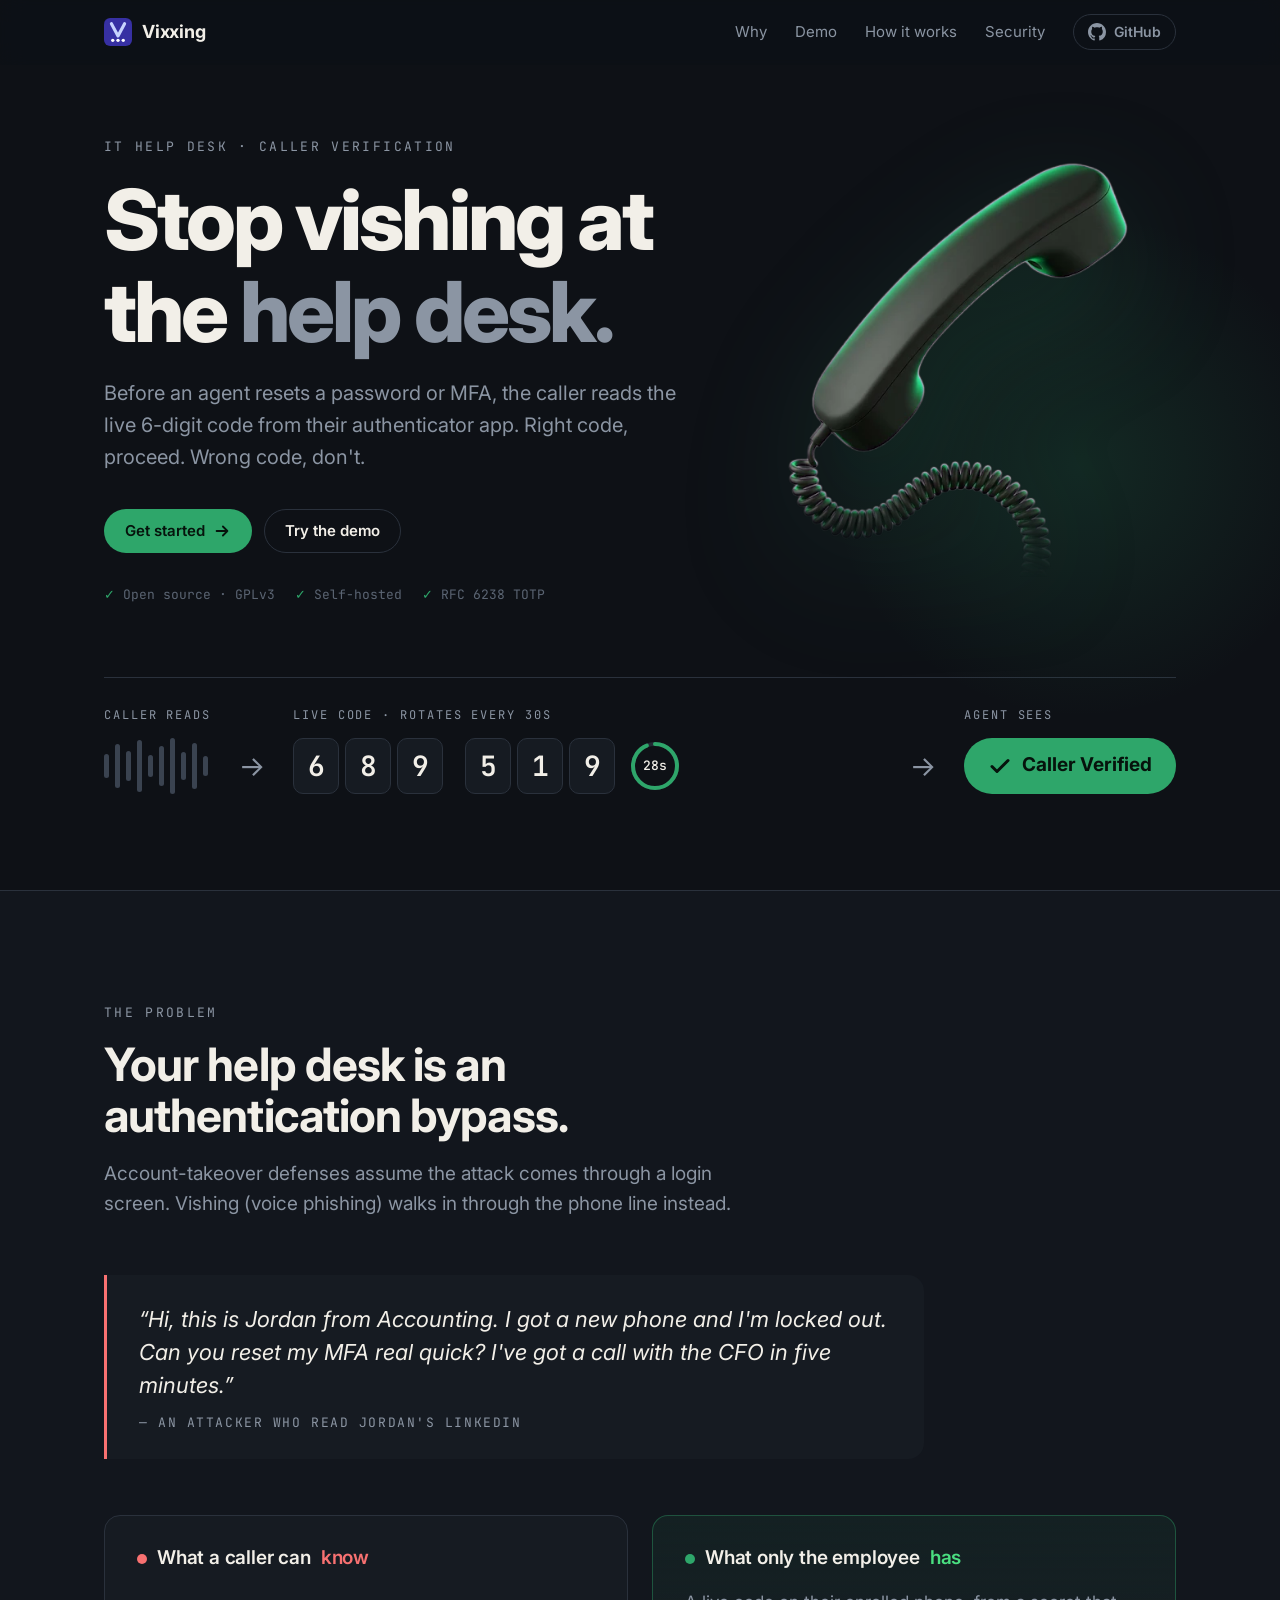
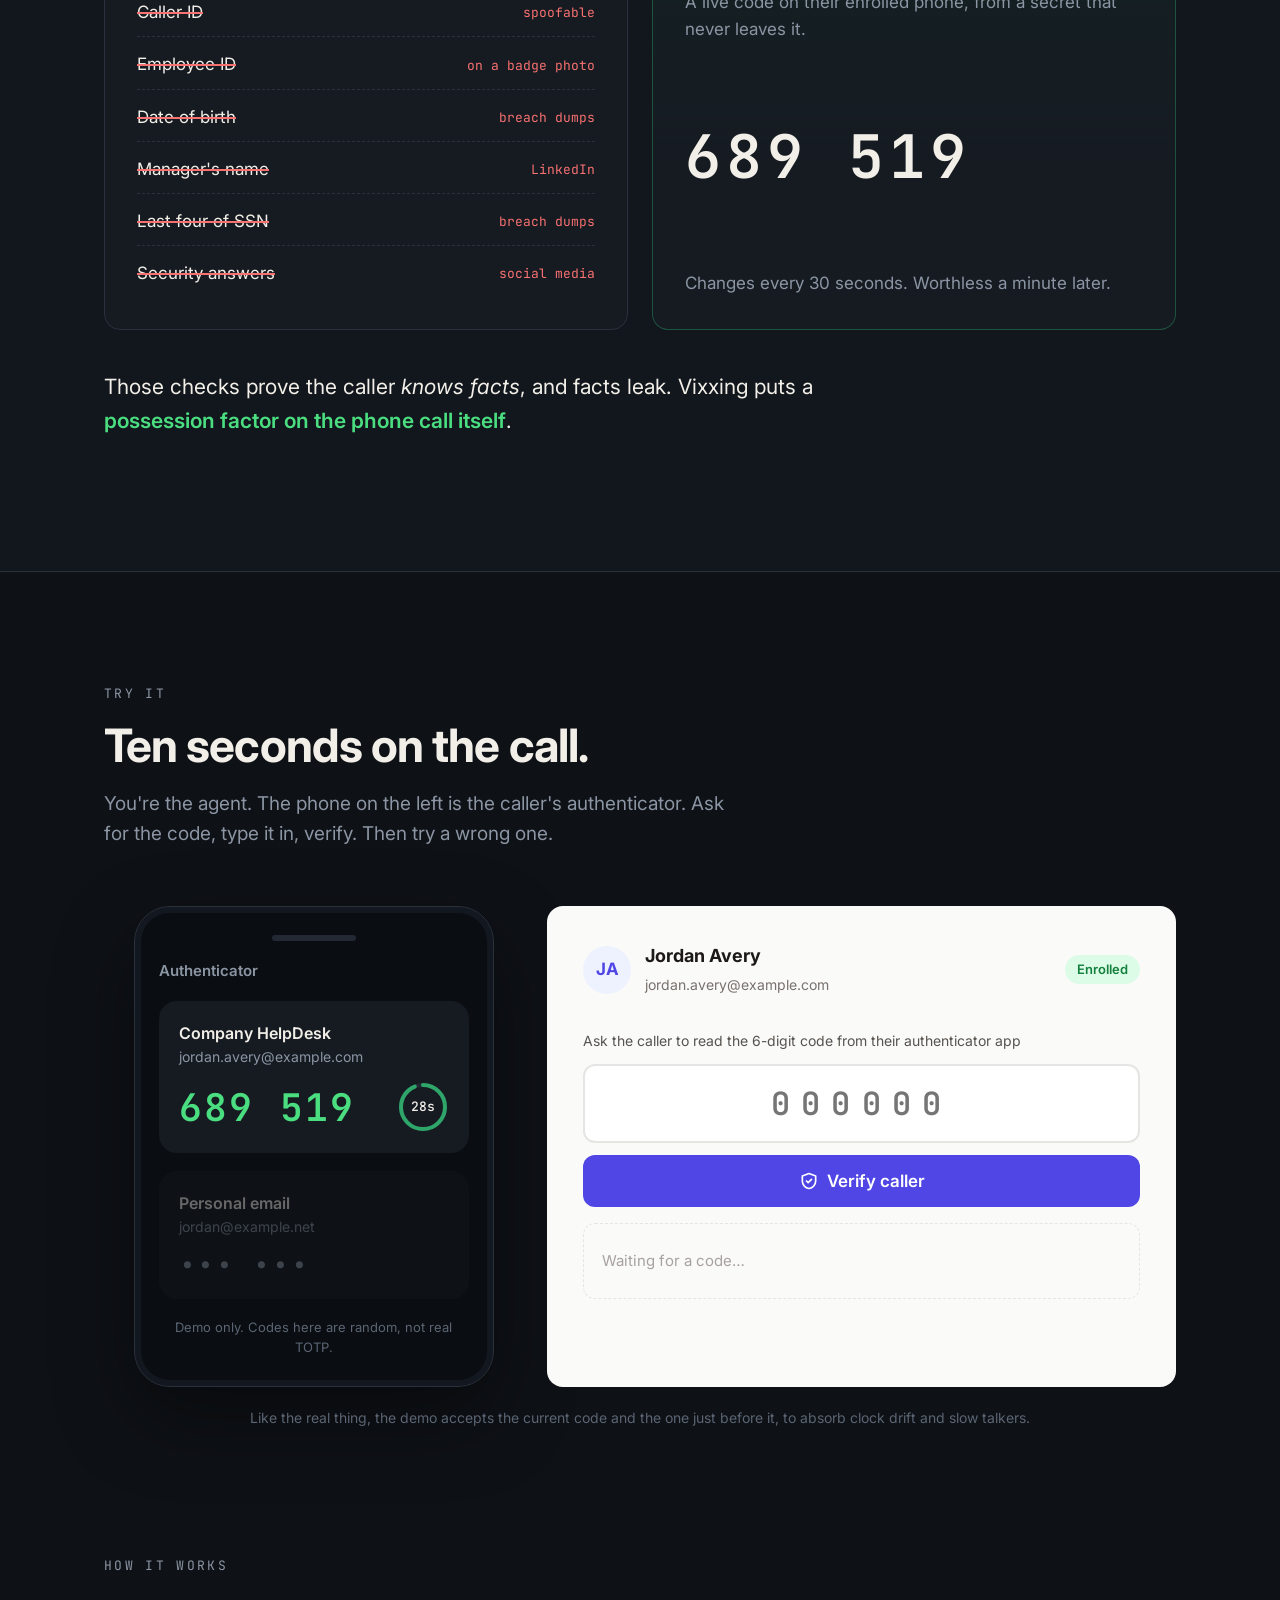
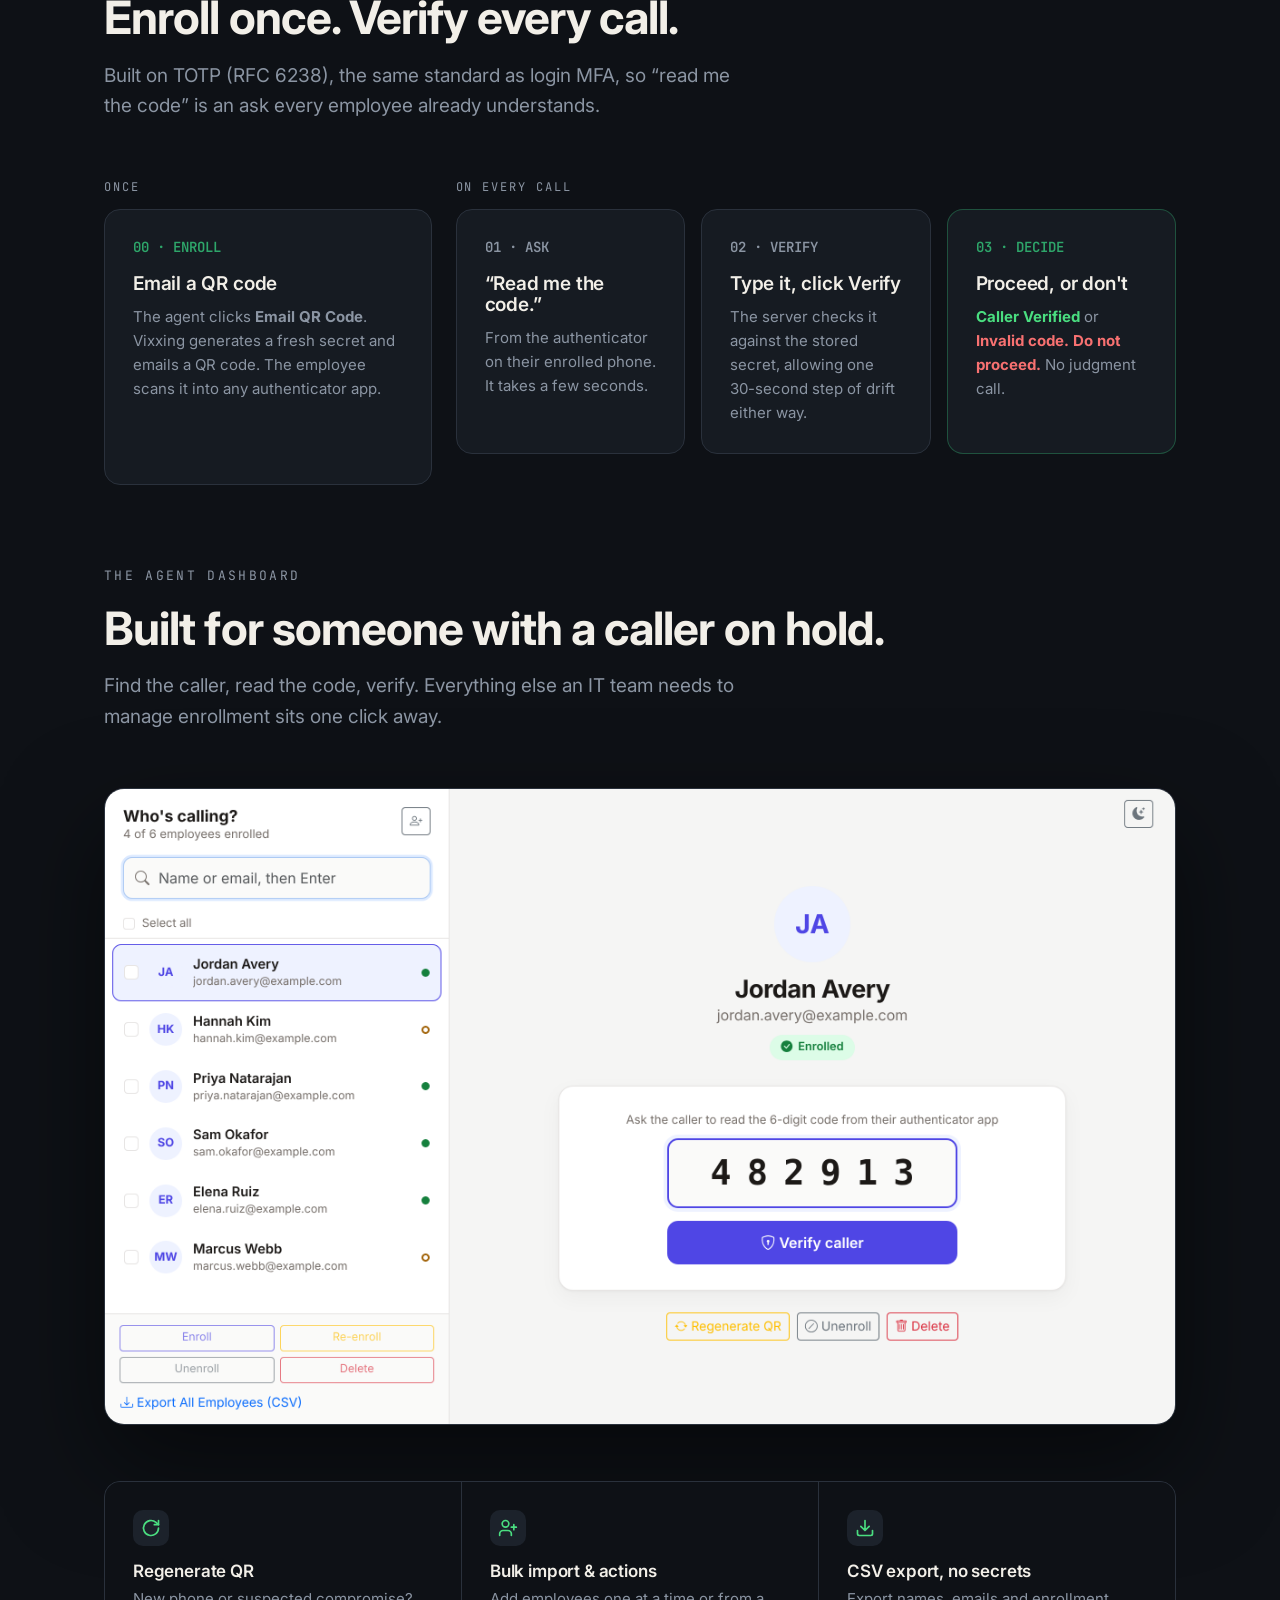
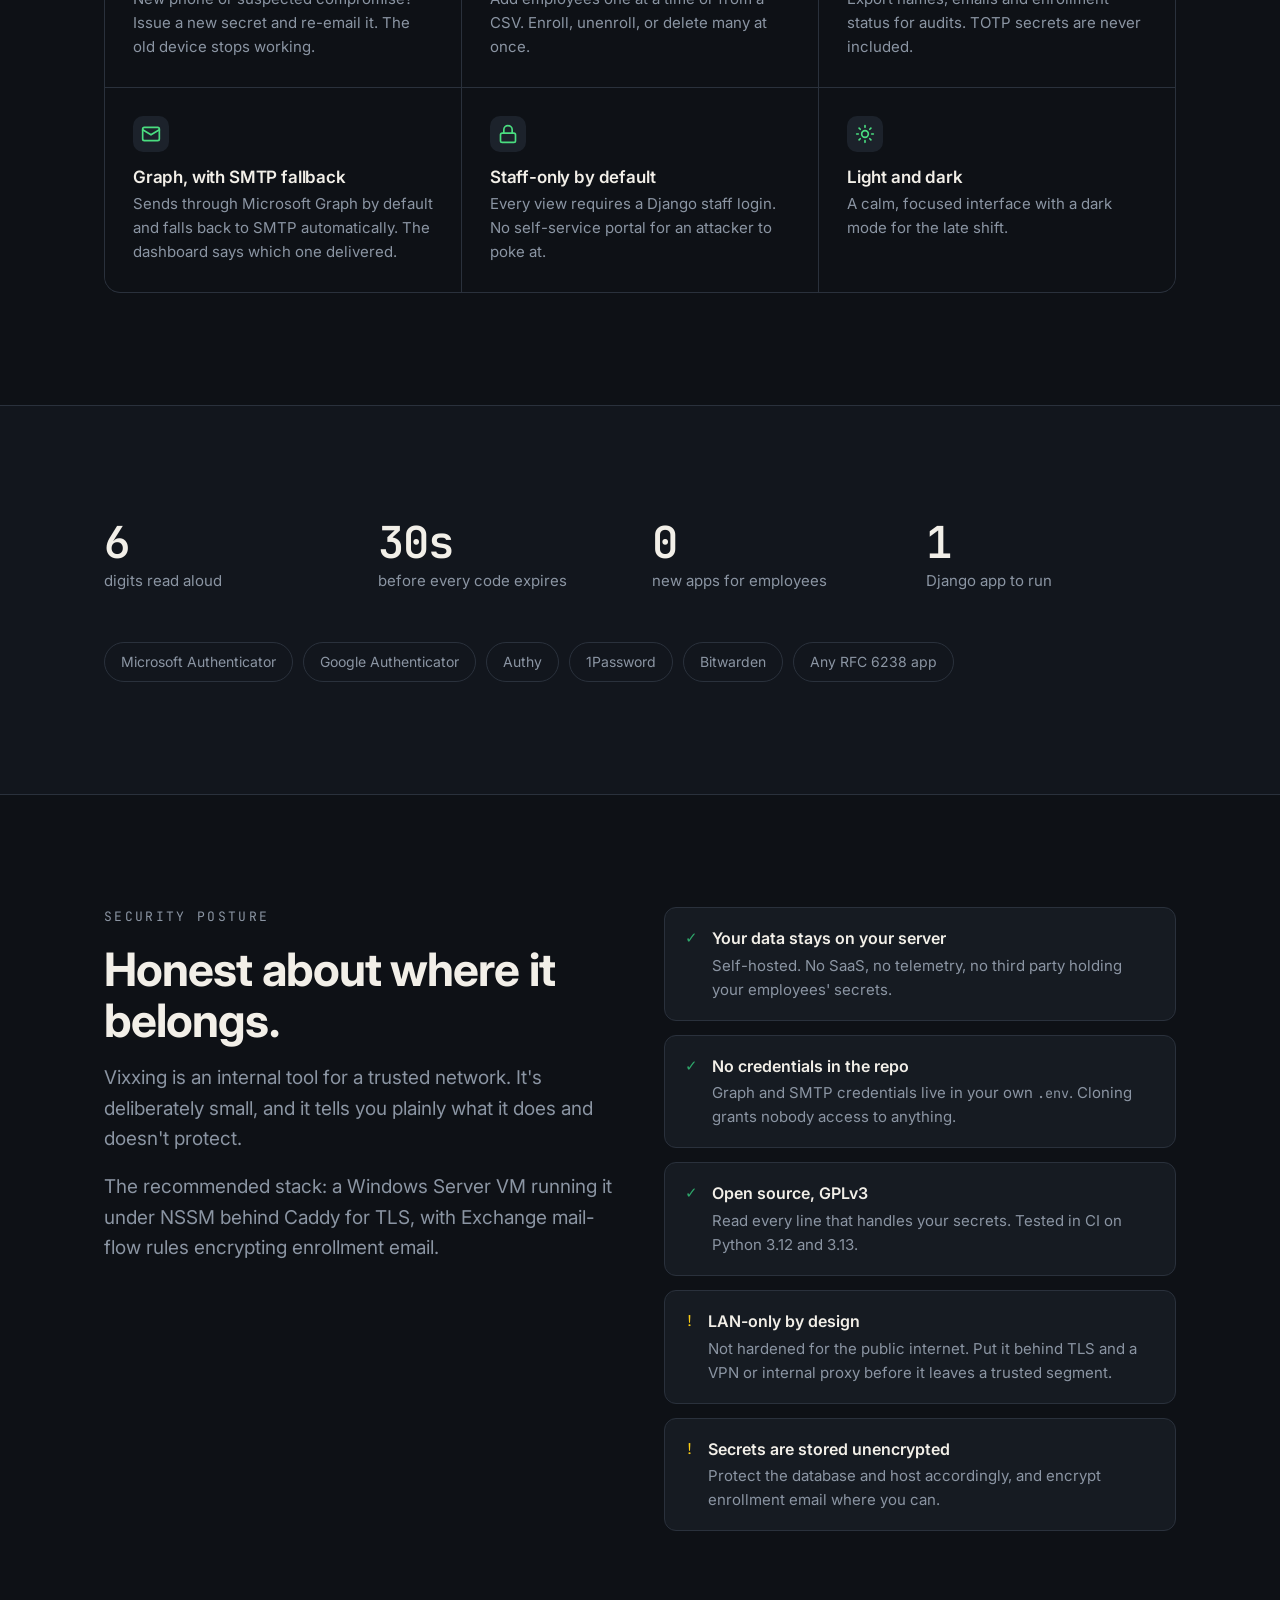
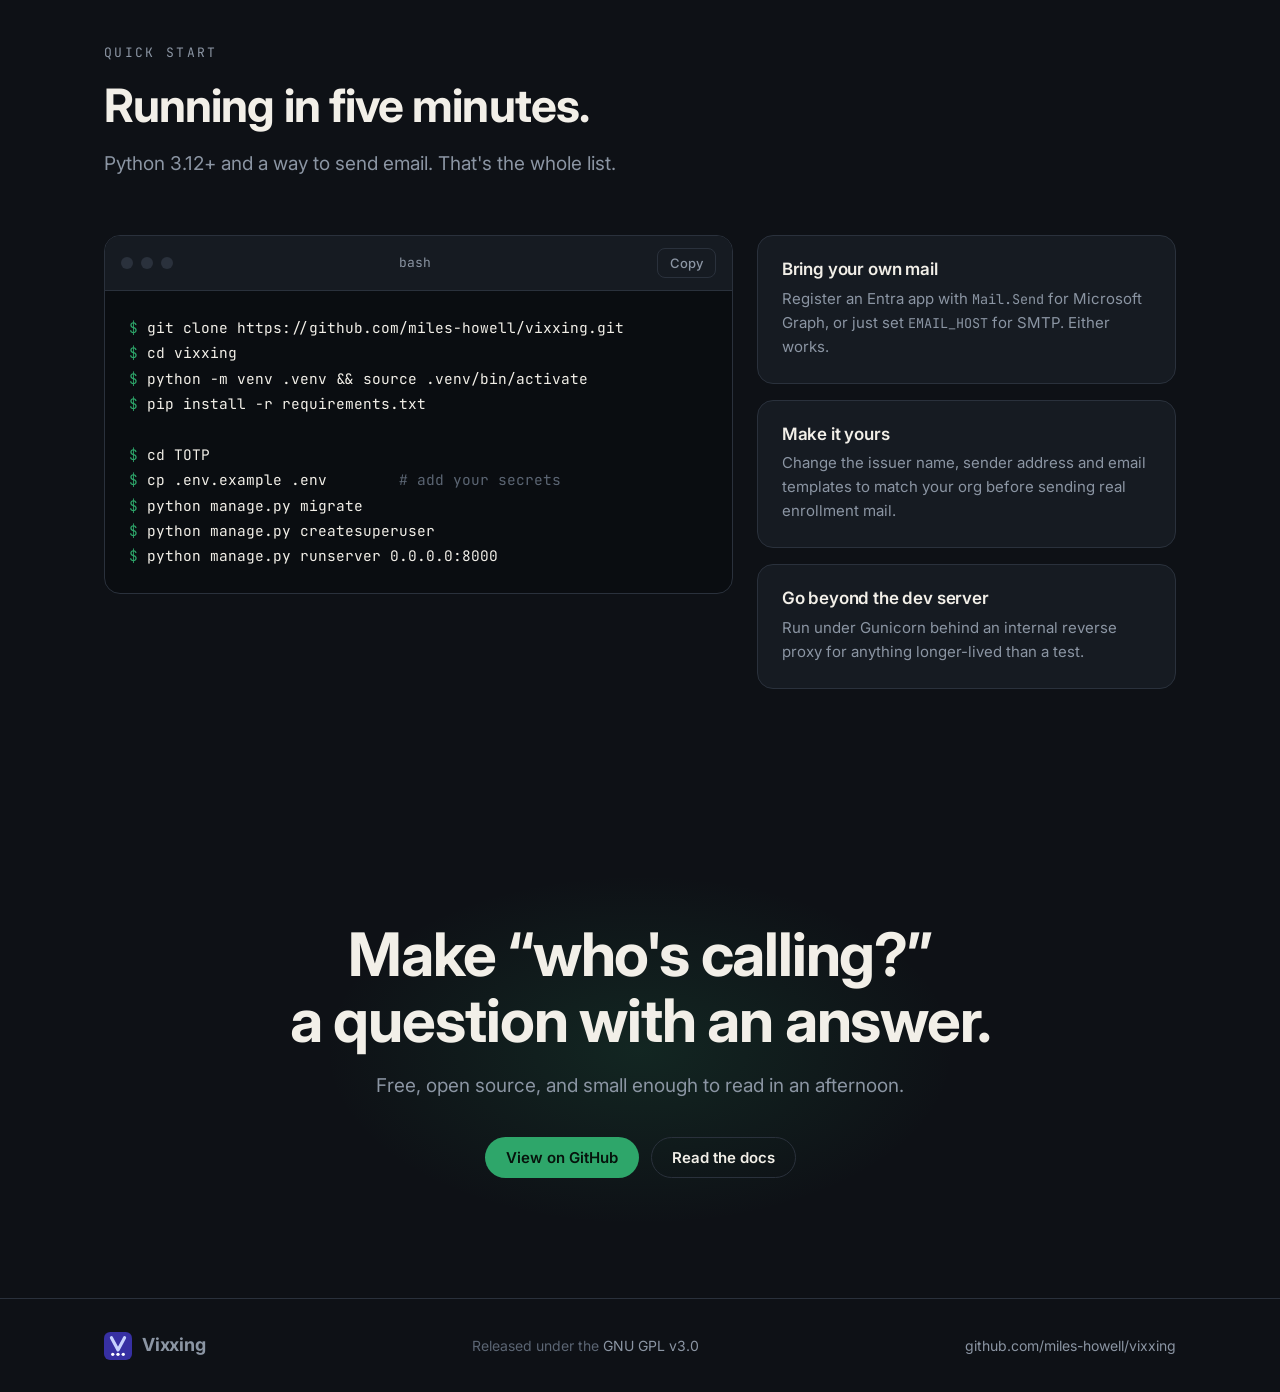
==== commit f75a1055: "Keep site images at their natural aspect ratio Co-Authored-By: Claude Opus 5.5 <noreply@anthropic.co" ====
--- a/docs/index.html
+++ b/docs/index.html
@@ -47,7 +47,7 @@
       -webkit-font-smoothing: antialiased;
     }
     a { color: inherit; }
-    img { max-width: 100%; display: block; }
+    img { max-width: 100%; height: auto; display: block; }
     code { font-family: var(--mono); font-size: 0.9em; }
     .wrap { max-width: var(--wrap); margin: 0 auto; padding: 0 24px; }
     .eyebrow {
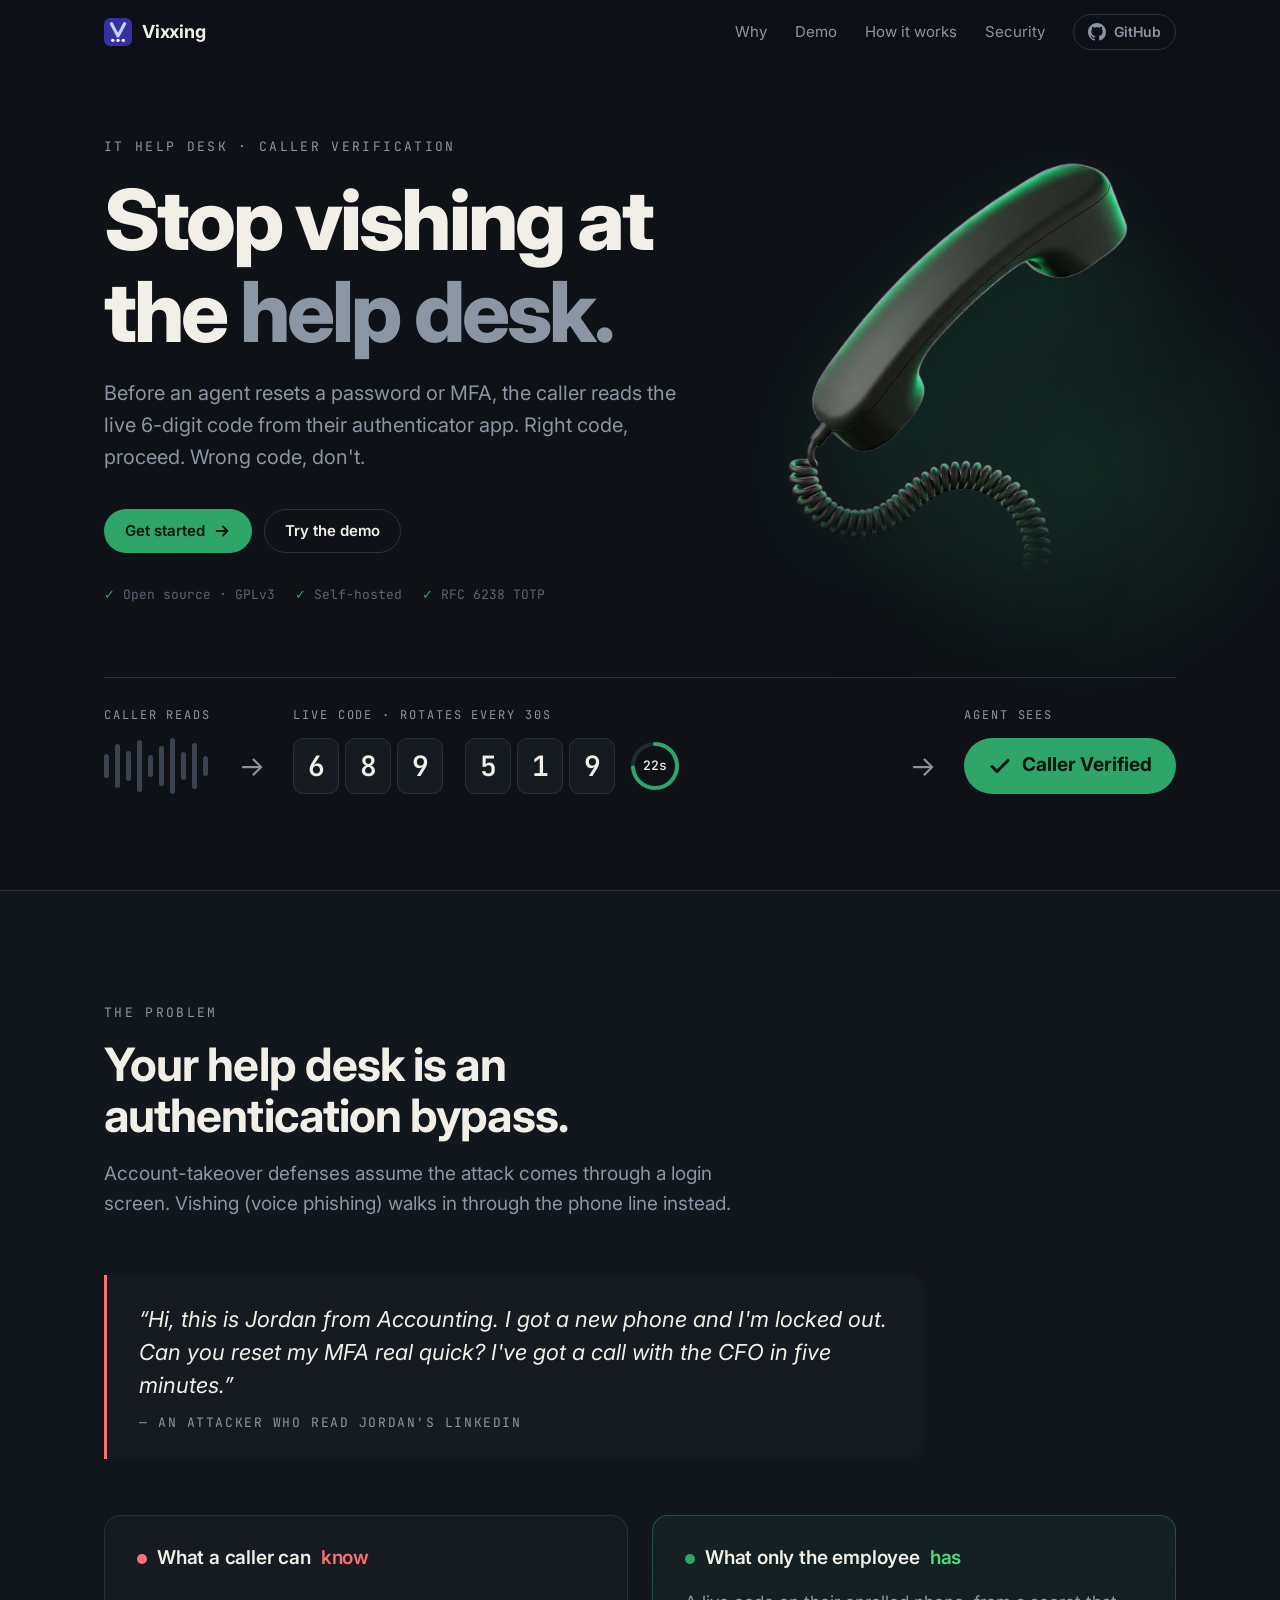
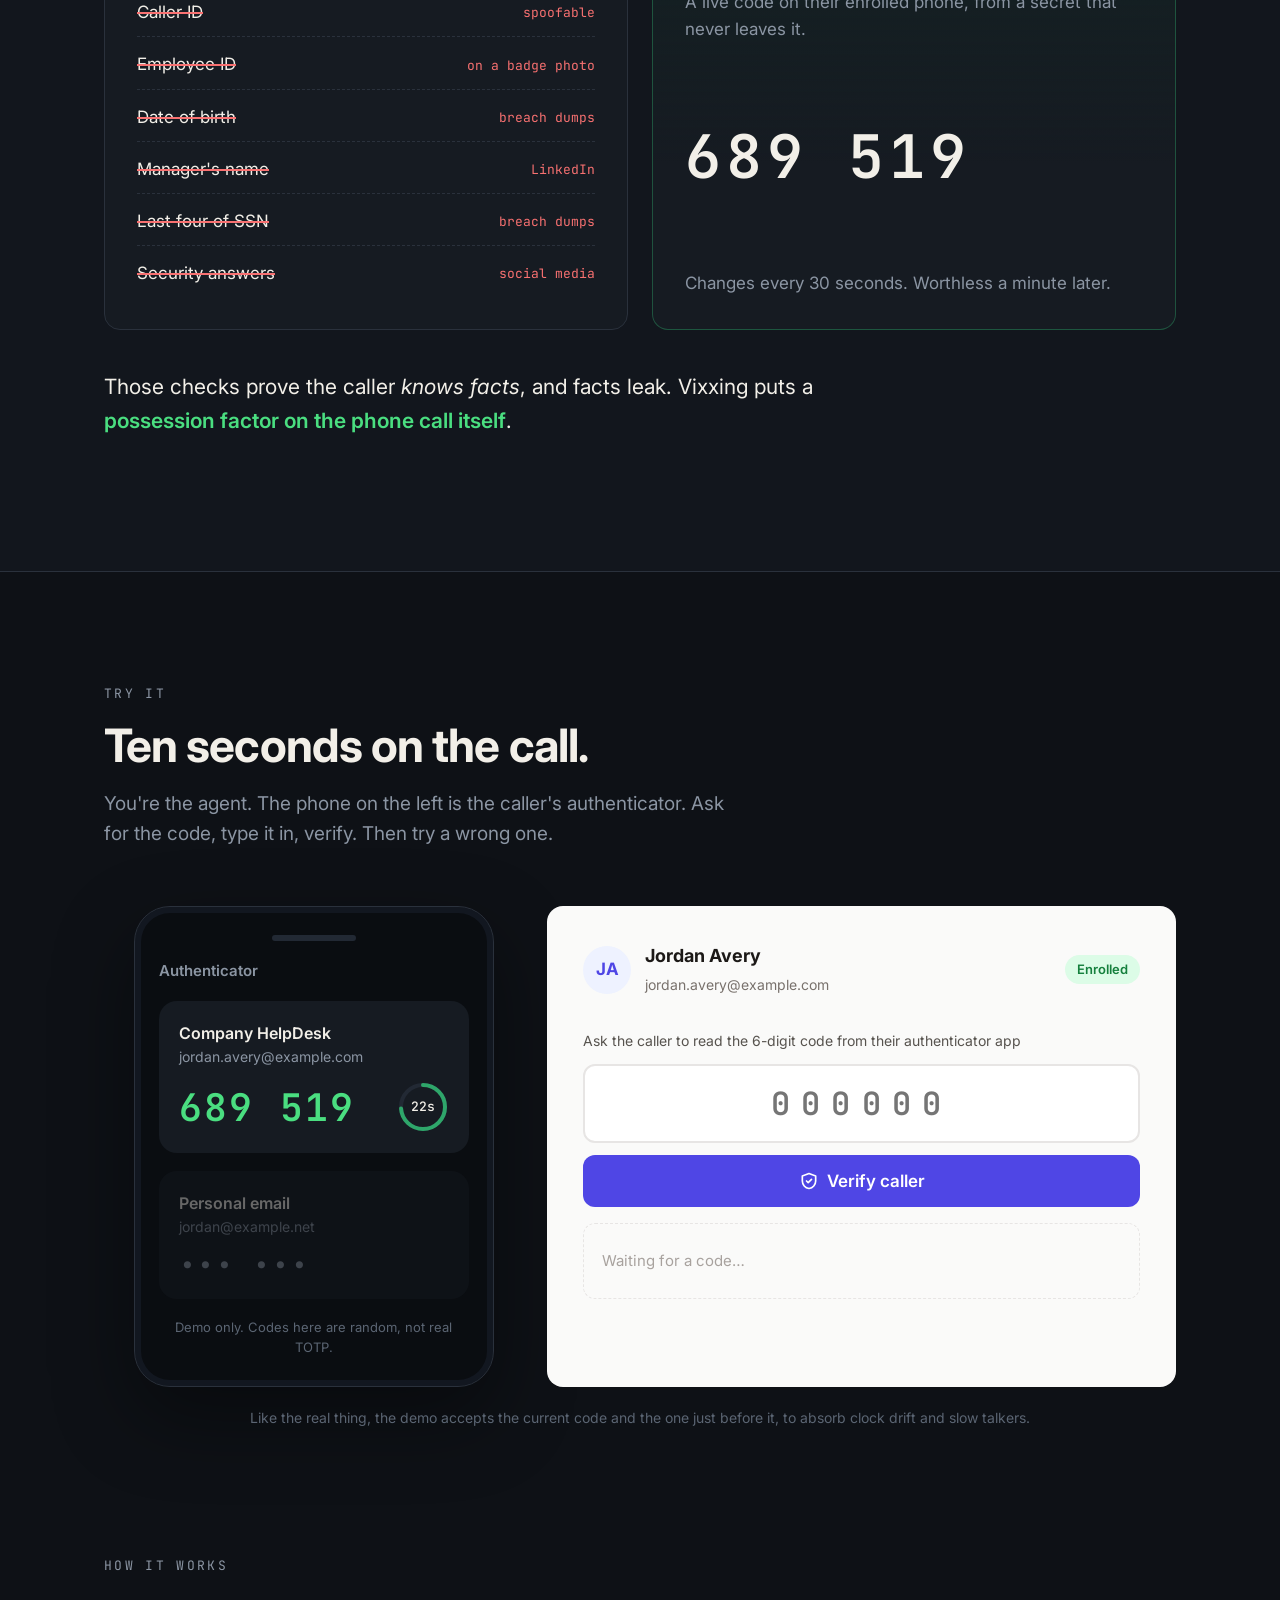
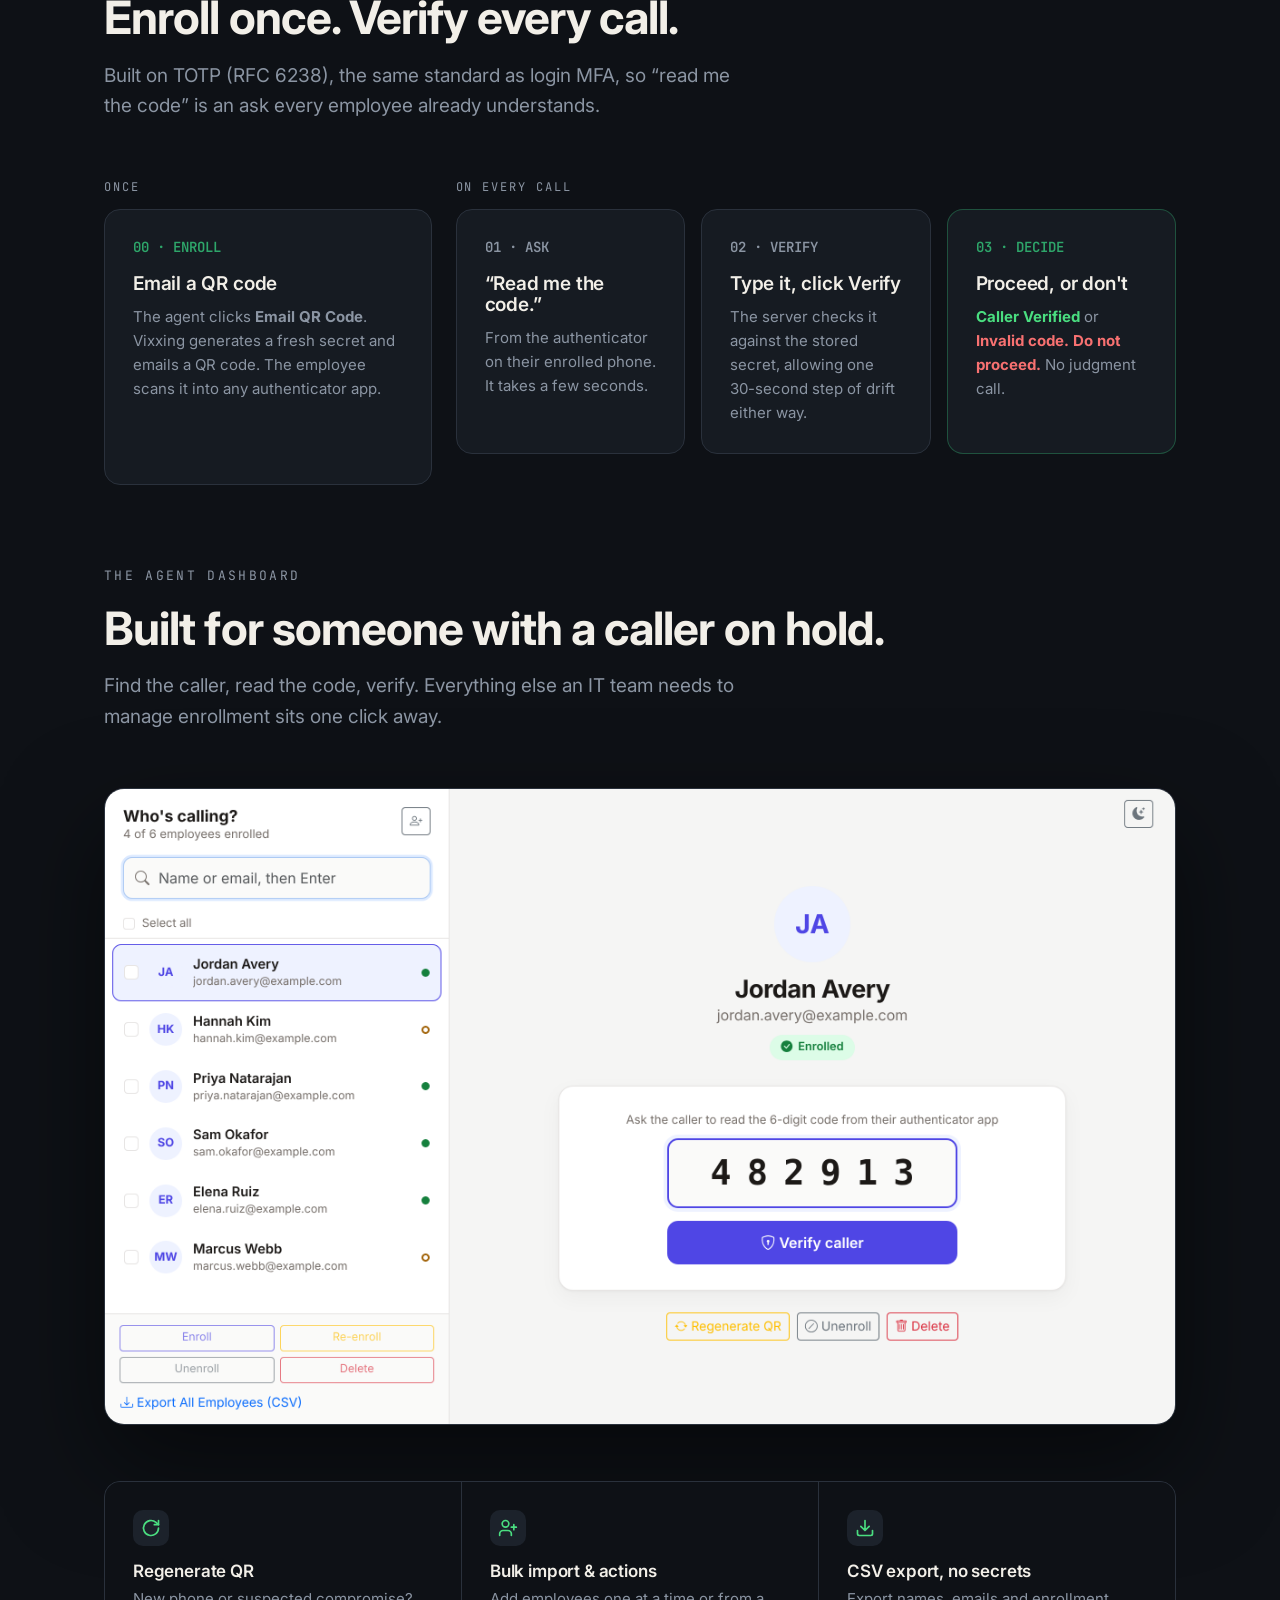
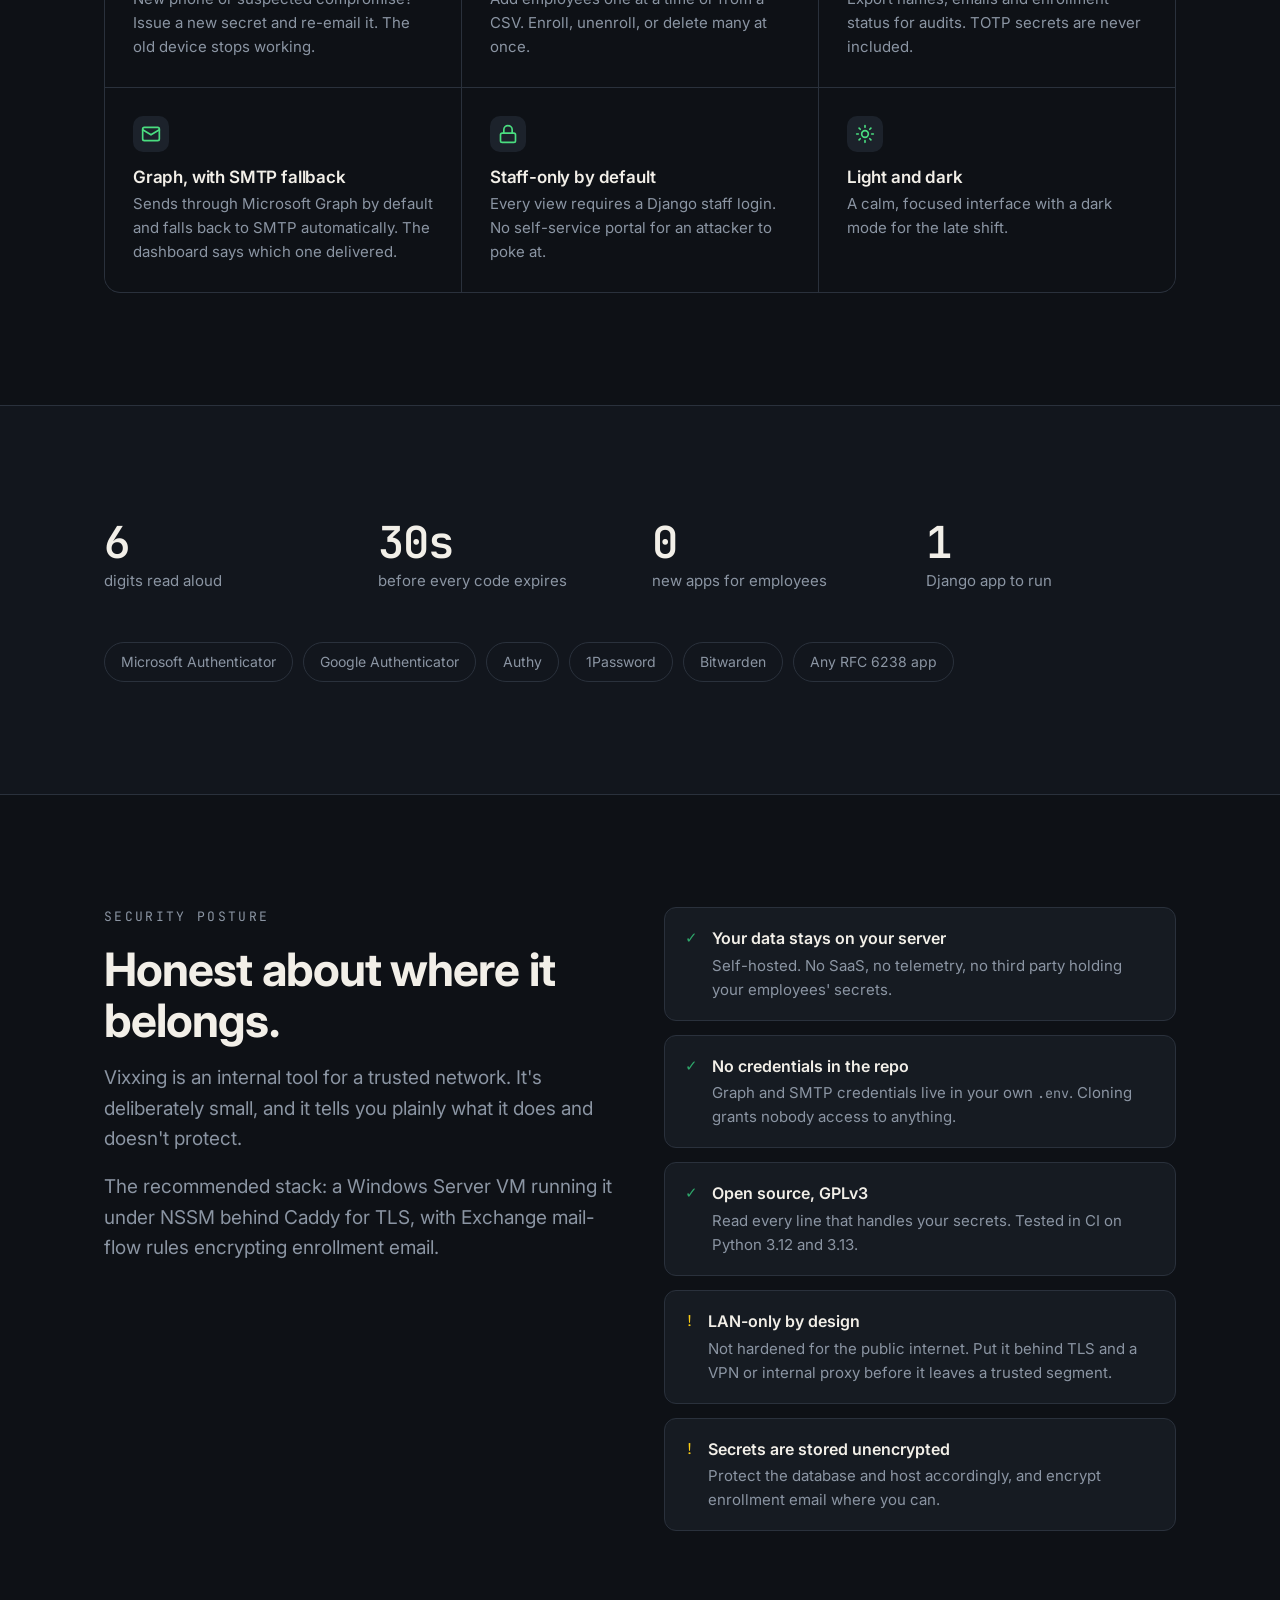
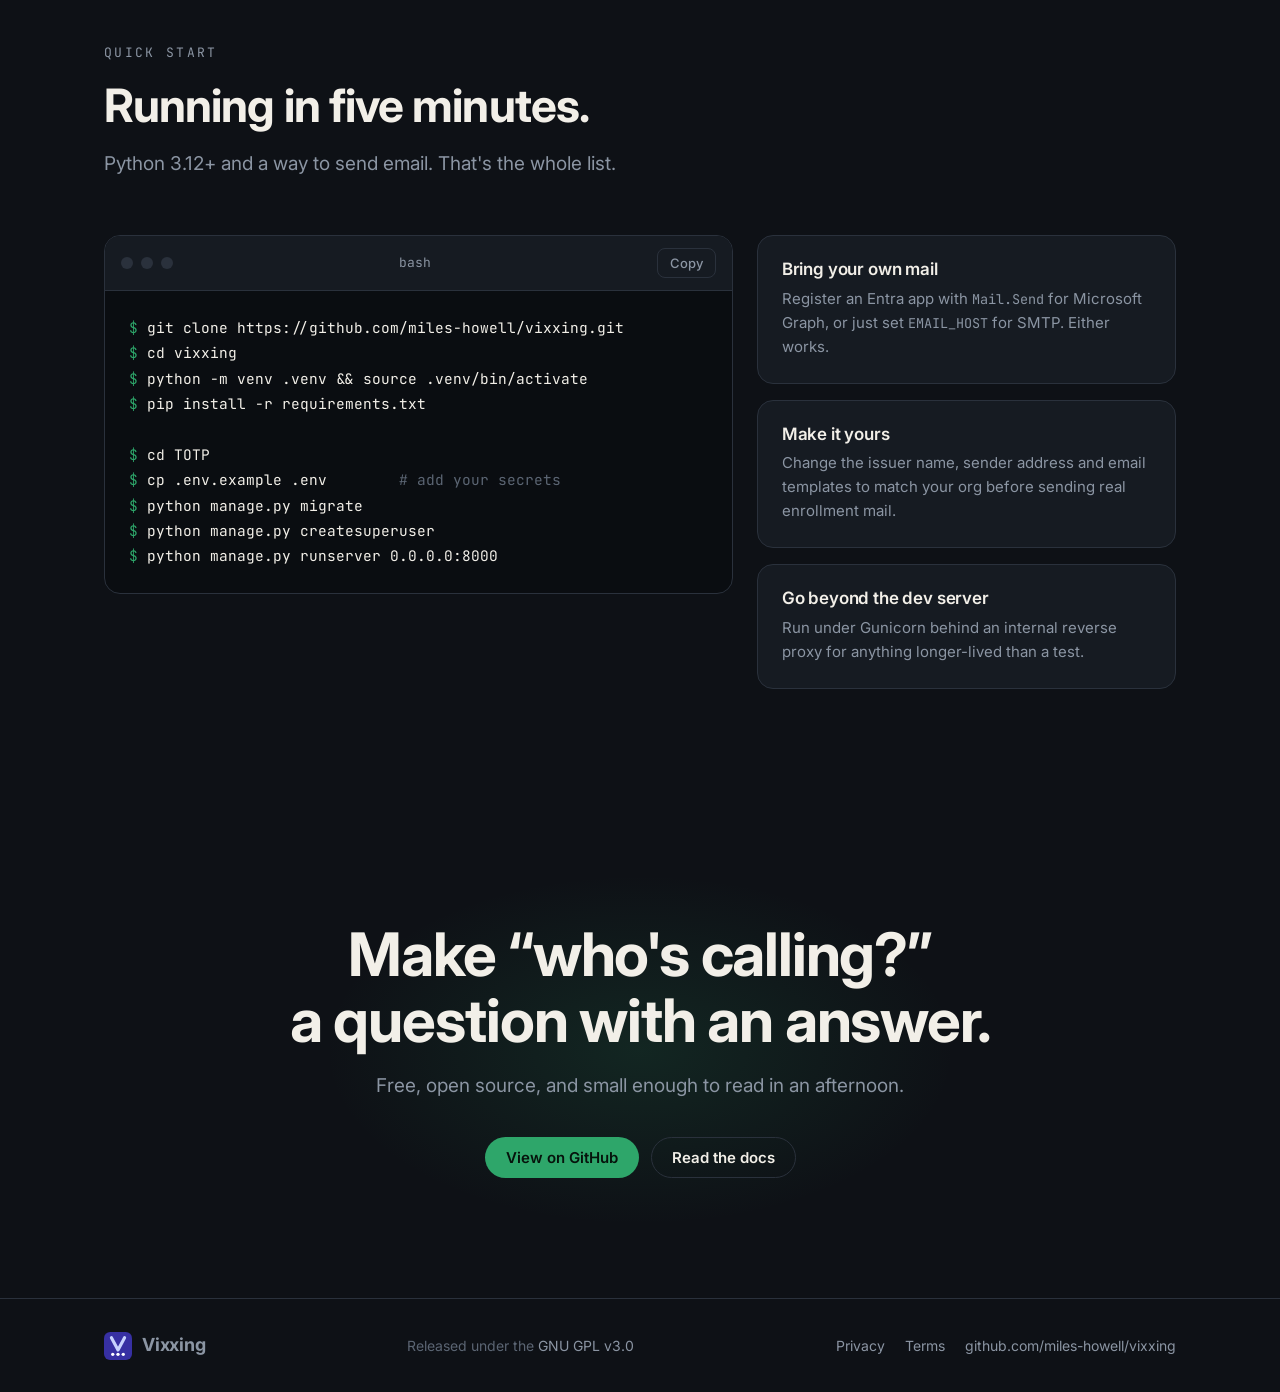
==== commit 8f44c287: "Add privacy policy and terms of use to vixxing.com Static pages under docs/ describing what the site" ====
--- a/docs/index.html
+++ b/docs/index.html
@@ -284,6 +284,7 @@
     footer .wrap { display: flex; flex-wrap: wrap; gap: 16px; justify-content: space-between; align-items: center; }
     footer a { color: var(--muted); text-decoration: none; }
     footer a:hover { color: var(--text); }
+    footer .footer-links { display: flex; flex-wrap: wrap; gap: 20px; }
 
     .reveal { opacity: 0; transform: translateY(16px); transition: opacity .6s ease, transform .6s ease; }
     .reveal.in { opacity: 1; transform: none; }
@@ -668,7 +669,7 @@
   <div class="wrap">
     <a class="brand" href="#top"><img src="assets/favicon.svg" alt="">Vixxing</a>
     <span>Released under the <a href="https://github.com/miles-howell/vixxing/blob/main/LICENSE">GNU GPL v3.0</a></span>
-    <a href="https://github.com/miles-howell/vixxing">github.com/miles-howell/vixxing</a>
+    <span class="footer-links"><a href="privacy.html">Privacy</a><a href="terms.html">Terms</a><a href="https://github.com/miles-howell/vixxing">github.com/miles-howell/vixxing</a></span>
   </div>
 </footer>
 
